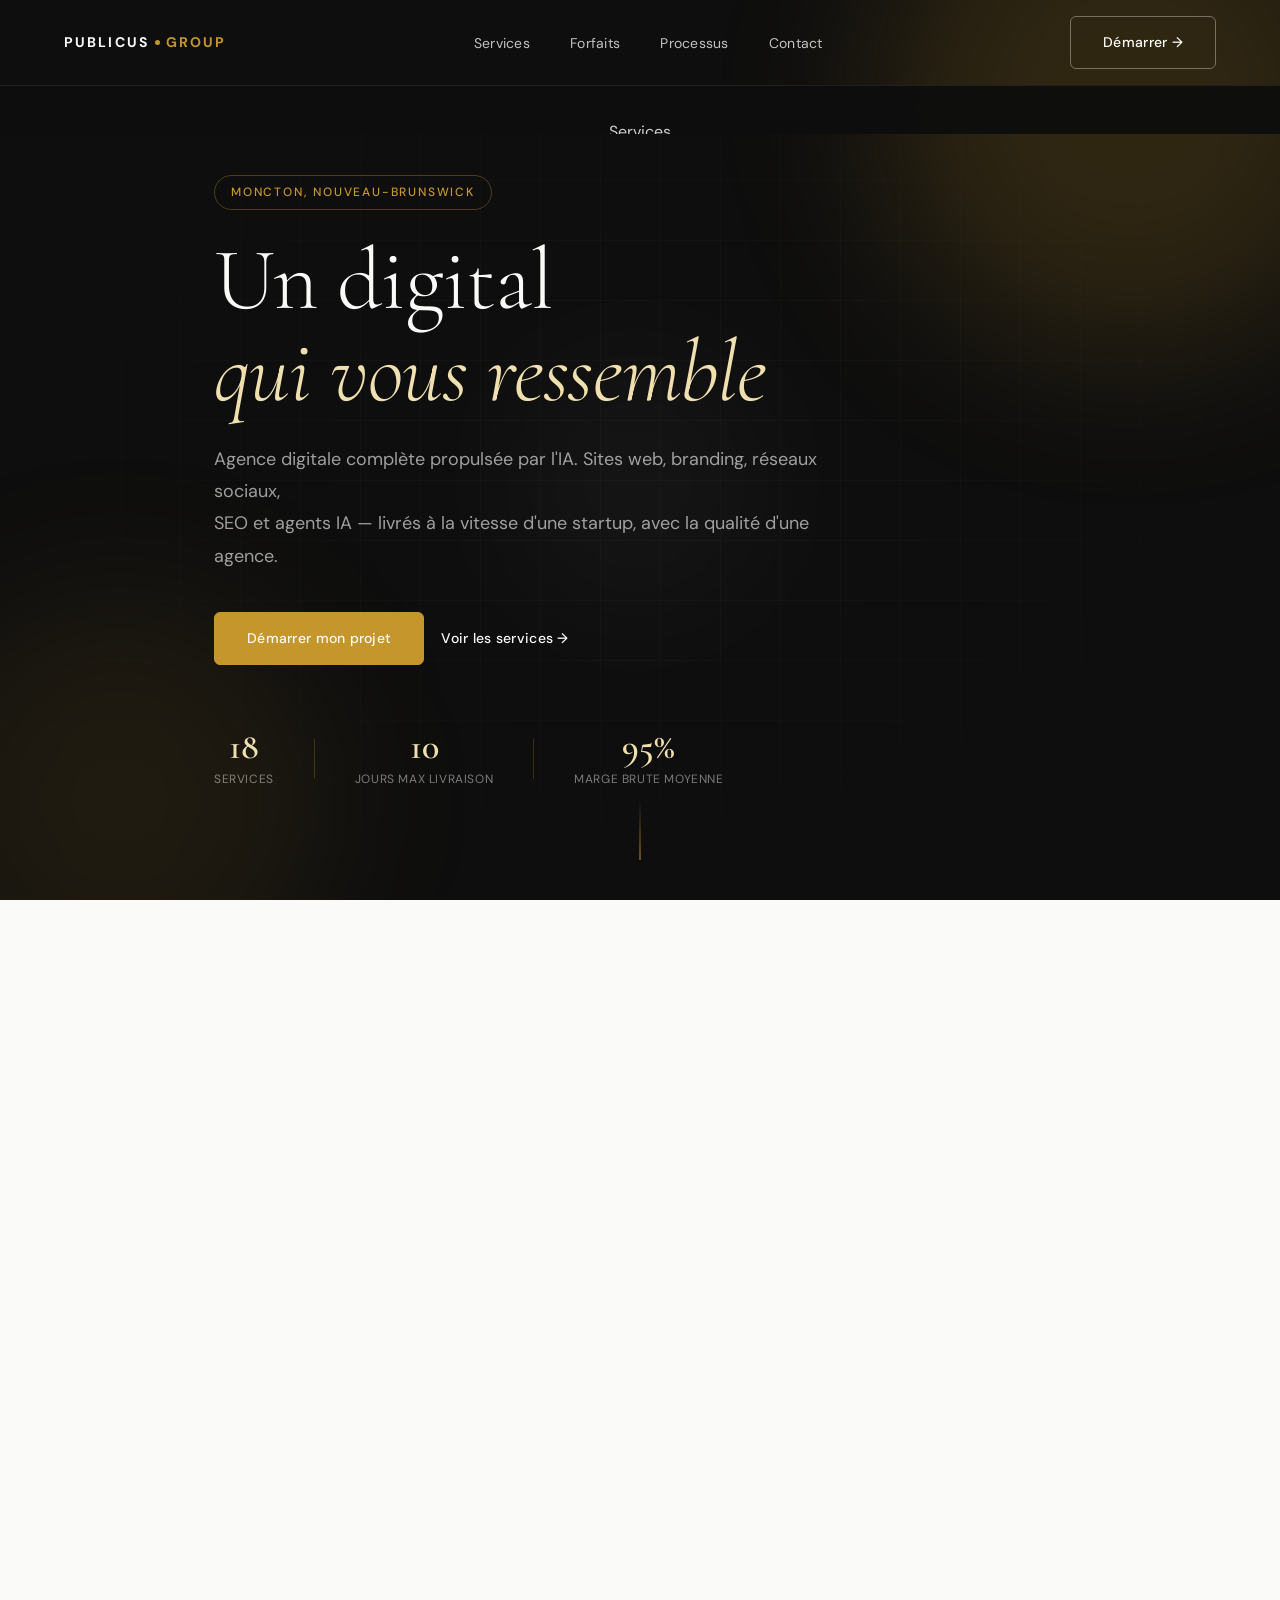
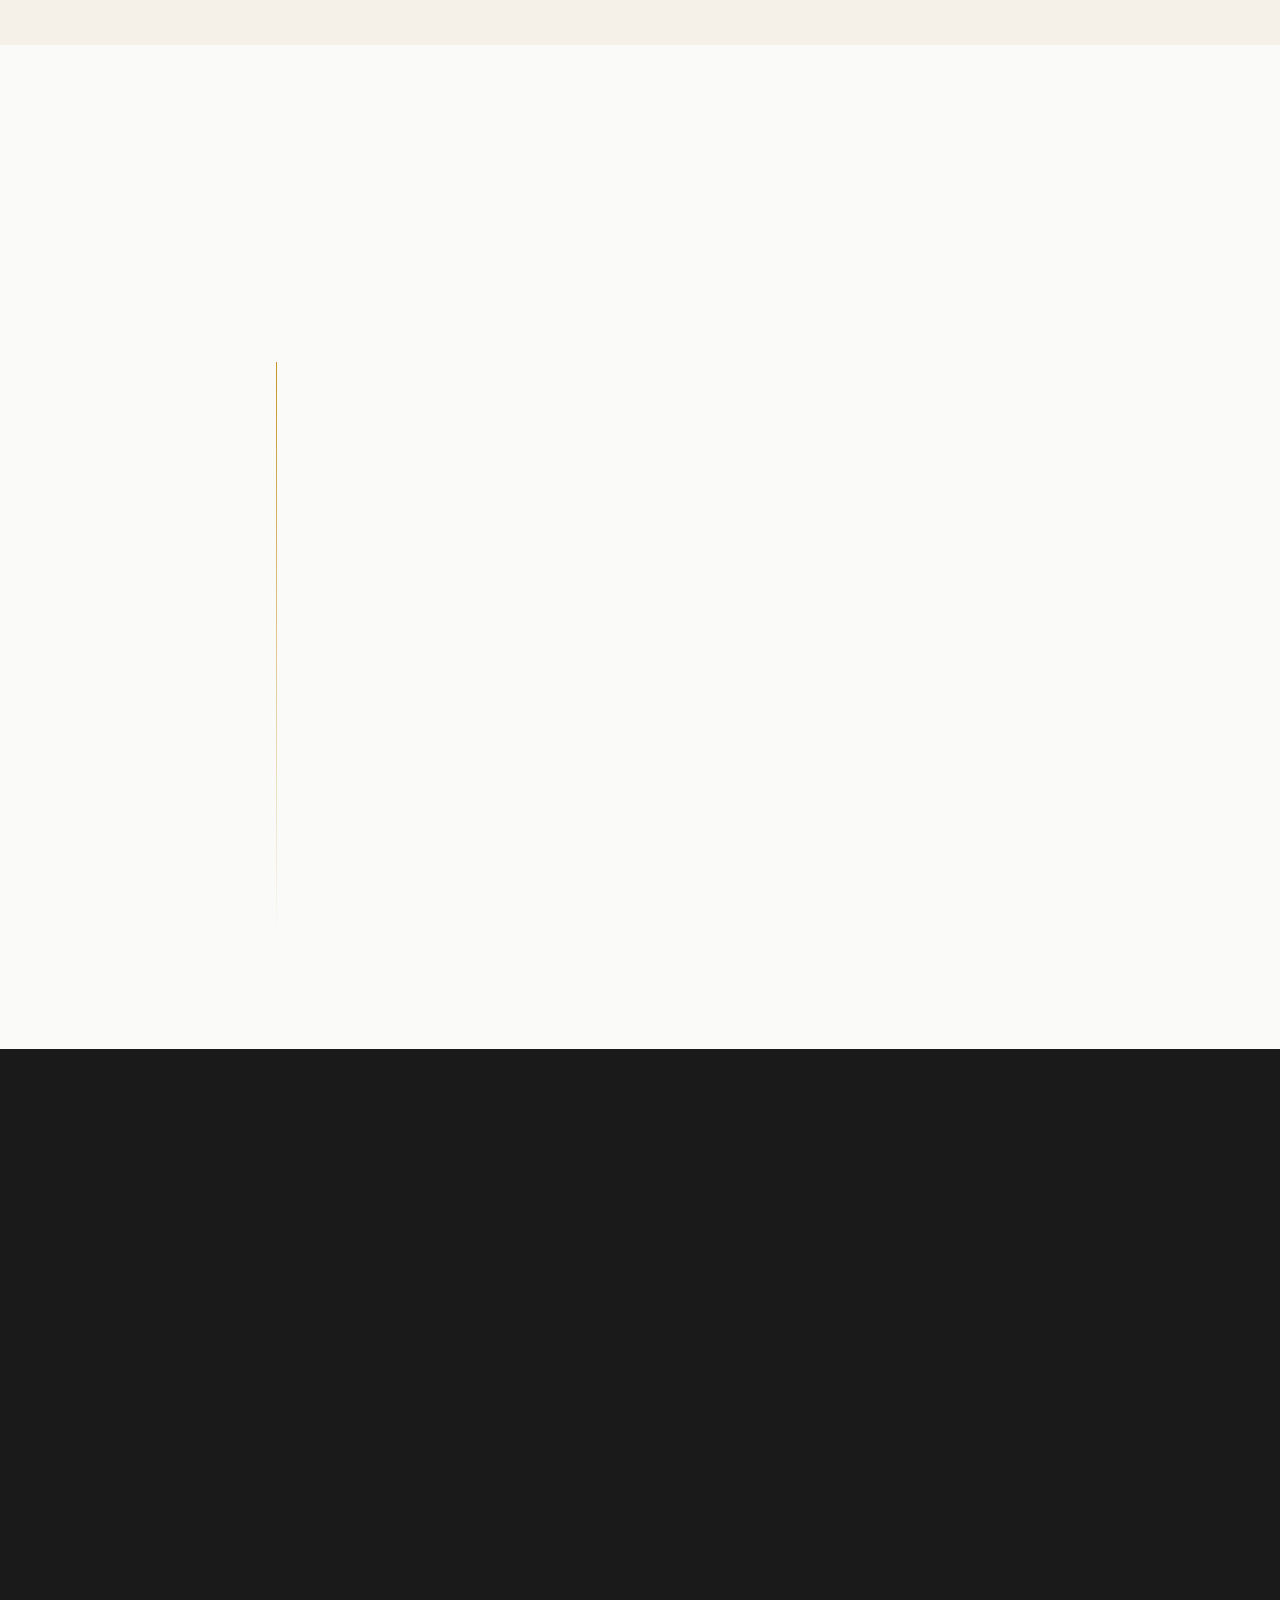
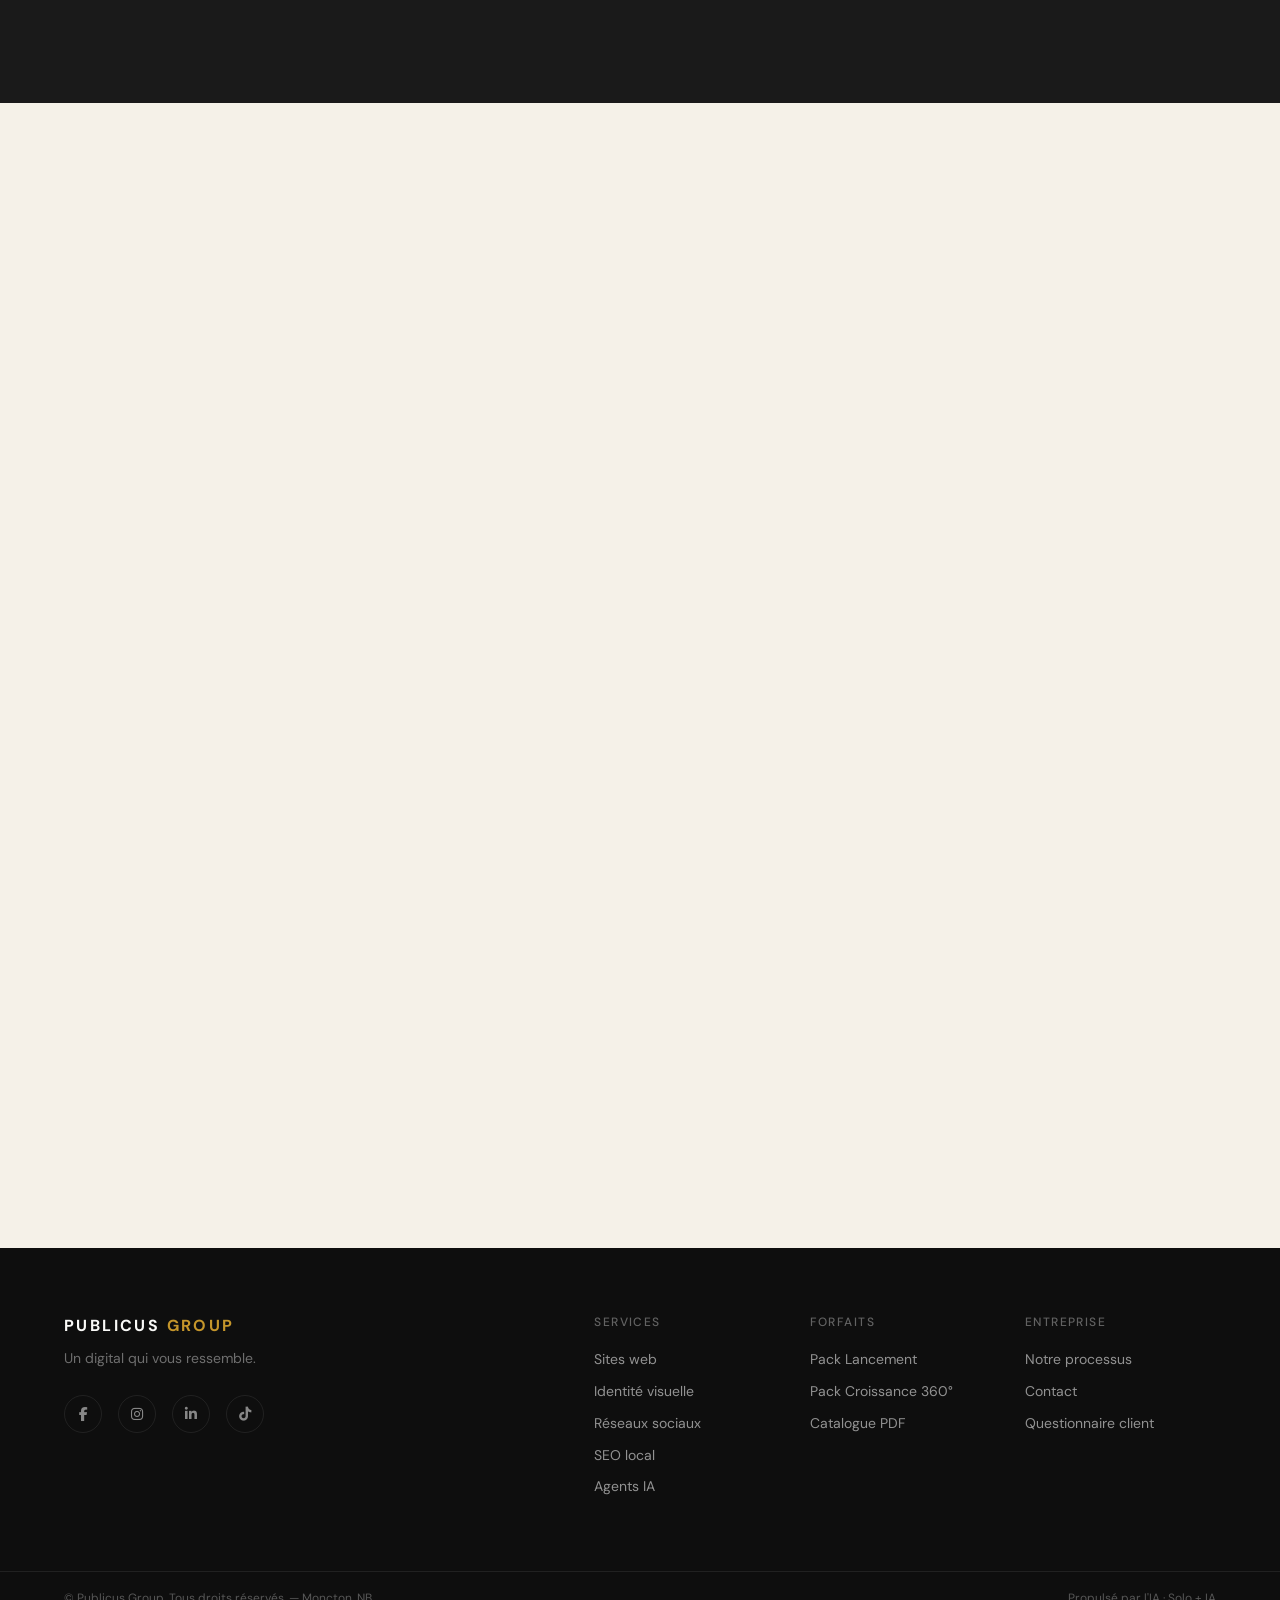
==== index.html @ 0db0f909 "Suppression badges noirs" ====
<!DOCTYPE html>
<html lang="fr">
<head>
  <meta charset="UTF-8" />
  <meta name="viewport" content="width=device-width, initial-scale=1.0" />

  <!-- SEO -->
  <title>Publicus Group — Solutions Digitales Complètes | Moncton, NB</title>
  <meta name="description" content="Publicus Group est votre agence digitale à Moncton, NB. Sites web, identité visuelle, gestion des réseaux sociaux, SEO, agents IA et stratégie marketing." />
  <meta name="keywords" content="agence digitale Moncton, site web Nouveau-Brunswick, marketing digital, SEO local, réseaux sociaux, logo, stratégie marketing" />
  <meta name="author" content="Publicus Group" />
  <meta name="robots" content="index, follow" />

  <!-- Open Graph -->
  <meta property="og:title" content="Publicus Group — Solutions Digitales Complètes" />
  <meta property="og:description" content="Agence digitale à Moncton, NB. Sites web, branding, réseaux sociaux, SEO et agents IA." />
  <meta property="og:type" content="website" />
  <meta property="og:url" content="https://publicusgroup.ca" />
  <meta property="og:image" content="assets/og-image.jpg" />

  <!-- Favicon -->
  <link rel="icon" type="image/png" href="assets/favicon.png" />

  <!-- Fonts -->
  <link rel="preconnect" href="https://fonts.googleapis.com" />
  <link rel="preconnect" href="https://fonts.gstatic.com" crossorigin />
  <link href="https://fonts.googleapis.com/css2?family=Cormorant+Garamond:wght@300;400;600&family=DM+Sans:wght@300;400;500&display=swap" rel="stylesheet" />

  <!-- Icons -->
  <link rel="stylesheet" href="https://cdnjs.cloudflare.com/ajax/libs/font-awesome/6.5.0/css/all.min.css" />

  <!-- Styles -->
  <link rel="stylesheet" href="style.css" />
</head>
<body>

  <!-- ══════════════════════════════════════
       HEADER / NAV
  ══════════════════════════════════════ -->
  <header class="header" id="header" role="banner">
    <nav class="nav" aria-label="Navigation principale">
      <a href="#hero" class="nav__logo" aria-label="Publicus Group — Accueil">
        <span class="nav__logo-text">PUBLICUS</span>
        <span class="nav__logo-dot"></span>
        <span class="nav__logo-sub">GROUP</span>
      </a>

      <ul class="nav__links" role="list">
        <li><a href="#services" class="nav__link" aria-label="Voir nos services">Services</a></li>
        <li><a href="#packs" class="nav__link" aria-label="Voir nos forfaits">Forfaits</a></li>
        <li><a href="#process" class="nav__link" aria-label="Notre processus">Processus</a></li>
        <li><a href="#contact" class="nav__link" aria-label="Nous contacter">Contact</a></li>
      </ul>

      <a href="#contact" class="btn btn--outline nav__cta" aria-label="Démarrer votre projet">
        Démarrer →
      </a>

      <button class="nav__burger" id="navBurger" aria-label="Ouvrir le menu" aria-expanded="false" aria-controls="navLinks">
        <span></span><span></span><span></span>
      </button>
    </nav>

    <!-- Mobile menu -->
    <div class="nav__mobile" id="navLinks" aria-hidden="true">
      <a href="#services" class="nav__mobile-link">Services</a>
      <a href="#packs" class="nav__mobile-link">Forfaits</a>
      <a href="#process" class="nav__mobile-link">Processus</a>
      <a href="#contact" class="nav__mobile-link">Contact</a>
      <a href="#contact" class="btn btn--gold nav__mobile-cta">Démarrer mon projet</a>
    </div>
  </header>

  <main>

    <!-- ══════════════════════════════════════
         HERO
    ══════════════════════════════════════ -->
    <section class="hero" id="hero" aria-labelledby="hero-title">
      <div class="hero__bg" aria-hidden="true">
        <div class="hero__orb hero__orb--1"></div>
        <div class="hero__orb hero__orb--2"></div>
        <div class="hero__orb hero__orb--3"></div>
        <div class="hero__grid"></div>
      </div>

      <div class="container hero__content">
        <div class="hero__badge animate-fade-up">Moncton, Nouveau-Brunswick</div>
        <h1 class="hero__title animate-fade-up" id="hero-title" style="animation-delay:.1s">
          Un digital<br />
          <em>qui vous ressemble</em>
        </h1>
        <p class="hero__sub animate-fade-up" style="animation-delay:.2s">
          Agence digitale complète propulsée par l'IA. Sites web, branding, réseaux sociaux,<br class="desktop-only" />
          SEO et agents IA — livrés à la vitesse d'une startup, avec la qualité d'une agence.
        </p>
        <div class="hero__actions animate-fade-up" style="animation-delay:.3s">
          <a href="#contact" class="btn btn--gold" aria-label="Démarrer votre projet digital">Démarrer mon projet</a>
          <a href="#services" class="btn btn--ghost" aria-label="Découvrir nos services">Voir les services →</a>
        </div>
        <div class="hero__stats animate-fade-up" style="animation-delay:.4s" aria-label="Chiffres clés">
          <div class="hero__stat">
            <span class="hero__stat-num">18</span>
            <span class="hero__stat-label">Services</span>
          </div>
          <div class="hero__stat-divider" aria-hidden="true"></div>
          <div class="hero__stat">
            <span class="hero__stat-num">10</span>
            <span class="hero__stat-label">Jours max livraison</span>
          </div>
          <div class="hero__stat-divider" aria-hidden="true"></div>
          <div class="hero__stat">
            <span class="hero__stat-num">95%</span>
            <span class="hero__stat-label">Marge brute moyenne</span>
          </div>
        </div>
      </div>

      <a href="#services" class="hero__scroll" aria-label="Défiler vers les services">
        <span class="hero__scroll-line"></span>
      </a>
    </section>

    <!-- ══════════════════════════════════════
         SERVICES
    ══════════════════════════════════════ -->
    <section class="section services" id="services" aria-labelledby="services-title">
      <div class="container">
        <div class="section__header reveal">
          
          <h2 class="section__title" id="services-title">5 catégories,<br /><em>18 services</em></h2>
          <p class="section__sub">Du logo au logiciel sur mesure — tout sous un même toit.</p>
        </div>

        <div class="services__grid">

          <article class="service-card reveal" aria-label="Présence digitale">
            <div class="service-card__icon" aria-hidden="true">
              <i class="fa-solid fa-globe"></i>
            </div>
            <h3 class="service-card__title">Présence Digitale</h3>
            <p class="service-card__desc">Sites vitrines, e-commerce, identité visuelle et maintenance. Livrés en 5–10 jours.</p>
            <ul class="service-card__list" role="list">
              <li>Site web vitrine — $1 500–$3 500</li>
              <li>Site e-commerce — $3 500–$8 000</li>
              <li>Identité visuelle — $800–$2 500</li>
            </ul>
            <a href="#contact" class="service-card__cta" aria-label="En savoir plus sur la présence digitale">En savoir plus →</a>
          </article>

          <article class="service-card reveal" style="animation-delay:.1s" aria-label="Marketing et croissance">
            <div class="service-card__icon" aria-hidden="true">
              <i class="fa-solid fa-chart-line"></i>
            </div>
            <h3 class="service-card__title">Marketing & Croissance</h3>
            <p class="service-card__desc">Stratégie neuro-marketing, gestion RS, publicité payante et SEO local.</p>
            <ul class="service-card__list" role="list">
              <li>Stratégie 90 jours — $1 500–$4 000</li>
              <li>Gestion réseaux sociaux — $600–$1 800/mois</li>
              <li>SEO & Google Business — $400–$1 000/mois</li>
            </ul>
            <a href="#contact" class="service-card__cta" aria-label="En savoir plus sur le marketing">En savoir plus →</a>
          </article>

          <article class="service-card reveal" style="animation-delay:.2s" aria-label="Contenu vidéo">
            <div class="service-card__icon" aria-hidden="true">
              <i class="fa-solid fa-film"></i>
            </div>
            <h3 class="service-card__title">Contenu Vidéo</h3>
            <p class="service-card__desc">Reels, vidéos promo, sous-titres automatiques, formats multi-plateformes.</p>
            <ul class="service-card__list" role="list">
              <li>Montage vidéo — $300–$1 200/vidéo</li>
              <li>Campagnes pub Meta/Google</li>
              <li>Formats Reels 30–90 secondes</li>
            </ul>
            <a href="#contact" class="service-card__cta" aria-label="En savoir plus sur la vidéo">En savoir plus →</a>
          </article>

          <article class="service-card reveal" style="animation-delay:.3s" aria-label="Tech et logiciels">
            <div class="service-card__icon" aria-hidden="true">
              <i class="fa-solid fa-code"></i>
            </div>
            <h3 class="service-card__title">Tech & Logiciels</h3>
            <p class="service-card__desc">Applications web sur mesure, logiciels de gestion stocks et RH.</p>
            <ul class="service-card__list" role="list">
              <li>Application web — $4 000–$15 000</li>
              <li>Gestion stocks — $3 000–$7 000</li>
              <li>Logiciel RH — $3 500–$8 000</li>
            </ul>
            <a href="#contact" class="service-card__cta" aria-label="En savoir plus sur la tech">En savoir plus →</a>
          </article>

          <article class="service-card reveal" style="animation-delay:.4s" aria-label="Agents IA">
            <div class="service-card__icon" aria-hidden="true">
              <i class="fa-solid fa-robot"></i>
            </div>
            <h3 class="service-card__title">Agents IA</h3>
            <p class="service-card__desc">Réceptionniste, prise de commandes, service client et RH — automatisés 24/7.</p>
            <ul class="service-card__list" role="list">
              <li>Agent réceptionniste — $500 setup</li>
              <li>Agent commandes — $800 setup</li>
              <li>Agent RH — $1 200 setup</li>
            </ul>
            <a href="#contact" class="service-card__cta" aria-label="En savoir plus sur les agents IA">En savoir plus →</a>
          </article>

          <!-- CTA Card -->
          <article class="service-card service-card--cta reveal" style="animation-delay:.5s" aria-label="Voir le catalogue complet">
            <i class="fa-solid fa-arrow-right service-card__cta-icon" aria-hidden="true"></i>
            <h3 class="service-card__title">Catalogue complet</h3>
            <p class="service-card__desc">18 services détaillés avec tarifs, délais et garanties. Téléchargez-le gratuitement.</p>
            <a href="assets/catalogue.pdf" class="btn btn--gold" aria-label="Télécharger le catalogue de services" download>
              Télécharger le catalogue
            </a>
          </article>

        </div>
      </div>
    </section>

    <!-- ══════════════════════════════════════
         PACKS
    ══════════════════════════════════════ -->
    <section class="section packs" id="packs" aria-labelledby="packs-title">
      <div class="container">
        <div class="section__header reveal">
          
          <h2 class="section__title" id="packs-title">Tout inclus,<br /><em>dès le départ</em></h2>
          <p class="section__sub">Deux forfaits conçus pour chaque phase de votre croissance.</p>
        </div>

        <div class="packs__grid">

          <article class="pack-card reveal" aria-labelledby="pack-launch-title">
            <div class="pack-card__badge">Idéal pour démarrer</div>
            <h3 class="pack-card__title" id="pack-launch-title">Pack Lancement</h3>
            <div class="pack-card__price">
              <span class="pack-card__price-from">à partir de</span>
              <span class="pack-card__price-num">$3 500</span>
              <span class="pack-card__price-type">projet unique</span>
            </div>
            <ul class="pack-card__list" role="list">
              <li><i class="fa-solid fa-check" aria-hidden="true"></i> Logo professionnel (3 concepts)</li>
              <li><i class="fa-solid fa-check" aria-hidden="true"></i> Site vitrine 5–8 pages + SEO</li>
              <li><i class="fa-solid fa-check" aria-hidden="true"></i> Fiche Google Business optimisée</li>
              <li><i class="fa-solid fa-check" aria-hidden="true"></i> 12 publications réseaux sociaux</li>
              <li><i class="fa-solid fa-check" aria-hidden="true"></i> Stratégie marketing 90 jours</li>
              <li><i class="fa-solid fa-check" aria-hidden="true"></i> Livraison en 10 jours ouvrables</li>
              <li><i class="fa-solid fa-check" aria-hidden="true"></i> Support 30 jours après livraison</li>
            </ul>
            <a href="#contact" class="btn btn--gold" aria-label="Choisir le Pack Lancement">Choisir ce pack</a>
          </article>

          <article class="pack-card pack-card--featured reveal" style="animation-delay:.15s" aria-labelledby="pack-growth-title">
            <div class="pack-card__badge pack-card__badge--gold">Croissance continue</div>
            <h3 class="pack-card__title" id="pack-growth-title">Pack Croissance 360°</h3>
            <div class="pack-card__price">
              <span class="pack-card__price-from">à partir de</span>
              <span class="pack-card__price-num">$2 500</span>
              <span class="pack-card__price-type">/ mois</span>
            </div>
            <ul class="pack-card__list" role="list">
              <li><i class="fa-solid fa-check" aria-hidden="true"></i> Gestion RS — 12–20 posts/mois</li>
              <li><i class="fa-solid fa-check" aria-hidden="true"></i> SEO local continu</li>
              <li><i class="fa-solid fa-check" aria-hidden="true"></i> Campagnes Meta/Google Ads</li>
              <li><i class="fa-solid fa-check" aria-hidden="true"></i> 2 vidéos/mois</li>
              <li><i class="fa-solid fa-check" aria-hidden="true"></i> Rapport stratégique mensuel</li>
              <li><i class="fa-solid fa-check" aria-hidden="true"></i> Optimisation IA continue</li>
              <li><i class="fa-solid fa-check" aria-hidden="true"></i> Gestionnaire dédié</li>
            </ul>
            <a href="#contact" class="btn btn--dark" aria-label="Choisir le Pack Croissance 360°">Choisir ce pack</a>
          </article>

        </div>
      </div>
    </section>

    <!-- ══════════════════════════════════════
         PROCESSUS
    ══════════════════════════════════════ -->
    <section class="section process" id="process" aria-labelledby="process-title">
      <div class="container">
        <div class="section__header reveal">
          
          <h2 class="section__title" id="process-title">Simple,<br /><em>rapide, efficace</em></h2>
        </div>

        <div class="process__steps">
          <div class="process__step reveal" aria-label="Étape 1 : Appel de démarrage">
            <div class="process__step-num" aria-hidden="true">01</div>
            <div class="process__step-content">
              <h3 class="process__step-title">Appel de démarrage</h3>
              <p class="process__step-desc">Sous 24h après votre commande. On définit ensemble vos objectifs, votre style et votre vision.</p>
            </div>
          </div>
          <div class="process__step reveal" style="animation-delay:.1s" aria-label="Étape 2 : Production IA + expertise">
            <div class="process__step-num" aria-hidden="true">02</div>
            <div class="process__step-content">
              <h3 class="process__step-title">Production IA + expertise</h3>
              <p class="process__step-desc">Notre stack IA (Cursor, Midjourney, GPT-4, Claude) accélère la production sans compromis sur la qualité.</p>
            </div>
          </div>
          <div class="process__step reveal" style="animation-delay:.2s" aria-label="Étape 3 : Livraison et révision">
            <div class="process__step-num" aria-hidden="true">03</div>
            <div class="process__step-content">
              <h3 class="process__step-title">Livraison & révision</h3>
              <p class="process__step-desc">Livraison en 10 jours. Si le premier rendu ne vous convient pas, une révision complète est offerte.</p>
            </div>
          </div>
          <div class="process__step reveal" style="animation-delay:.3s" aria-label="Étape 4 : Suivi et croissance">
            <div class="process__step-num" aria-hidden="true">04</div>
            <div class="process__step-content">
              <h3 class="process__step-title">Suivi & croissance</h3>
              <p class="process__step-desc">30 jours de support inclus. Options de maintenance mensuelle pour continuer à grandir.</p>
            </div>
          </div>
        </div>
      </div>
    </section>

    <!-- ══════════════════════════════════════
         TESTIMONIAL
    ══════════════════════════════════════ -->
    <section class="section testimonial" id="testimonial" aria-labelledby="testimonial-title">
      <div class="container">
        <div class="testimonial__card reveal" aria-label="Témoignage client">
          <div class="testimonial__quote" aria-hidden="true">"</div>
          <blockquote class="testimonial__text" id="testimonial-title">
            J'avais zéro présence en ligne. En 10 jours, j'avais un site, un logo et mes premières publications. Mes clients me trouvent maintenant sur Google.
          </blockquote>
          <cite class="testimonial__author">— Cliente satisfaite, Moncton NB</cite>
        </div>
      </div>
    </section>

    <!-- ══════════════════════════════════════
         CONTACT
    ══════════════════════════════════════ -->
    <section class="section contact" id="contact" aria-labelledby="contact-title">
      <div class="container">
        <div class="section__header reveal">
          
          <h2 class="section__title" id="contact-title">Prêt à démarrer<br /><em>votre projet ?</em></h2>
          <p class="section__sub">Répondez à notre questionnaire en ligne ou envoyez-nous un message direct.</p>
        </div>

        <div class="contact__wrap">

          <div class="contact__info reveal">
            <div class="contact__item">
              <i class="fa-solid fa-location-dot" aria-hidden="true"></i>
              <div>
                <strong>Localisation</strong>
                <span>Moncton, Nouveau-Brunswick, Canada</span>
              </div>
            </div>
            <div class="contact__item">
              <i class="fa-solid fa-phone" aria-hidden="true"></i>
              <div>
                <strong>Téléphone</strong>
                <a href="tel:+15816883346" aria-label="Appeler Publicus Group">+1 (581) 688-3346</a>
              </div>
            </div>
            <div class="contact__item">
              <i class="fa-solid fa-envelope" aria-hidden="true"></i>
              <div>
                <strong>Courriel</strong>
                <a href="mailto:info@publicusgroup.ca" aria-label="Envoyer un courriel à Publicus Group">info@publicusgroup.ca</a>
              </div>
            </div>
            <div class="contact__item">
              <i class="fa-solid fa-clock" aria-hidden="true"></i>
              <div>
                <strong>Réponse garantie</strong>
                <span>Sous 24 heures ouvrables</span>
              </div>
            </div>

            <a href="https://quibara.github.io/publicus-questionnaire" class="btn btn--gold contact__questionnaire" aria-label="Remplir le questionnaire client en ligne" target="_blank" rel="noopener">
              <i class="fa-solid fa-clipboard-list" aria-hidden="true"></i>
              Remplir le questionnaire client
            </a>
          </div>

          <form class="contact__form reveal" id="contactForm" aria-label="Formulaire de contact" novalidate>
            <div class="form__group">
              <label for="contactName">Nom complet <span aria-hidden="true">*</span></label>
              <input type="text" id="contactName" name="name" placeholder="Votre nom" required aria-required="true" autocomplete="name" />
              <span class="form__error" id="nameError" role="alert" aria-live="polite"></span>
            </div>
            <div class="form__group">
              <label for="contactEmail">Courriel <span aria-hidden="true">*</span></label>
              <input type="email" id="contactEmail" name="email" placeholder="vous@email.com" required aria-required="true" autocomplete="email" />
              <span class="form__error" id="emailError" role="alert" aria-live="polite"></span>
            </div>
            <div class="form__group">
              <label for="contactService">Service souhaité</label>
              <select id="contactService" name="service" aria-label="Choisir un service">
                <option value="">— Choisissez un service —</option>
                <option>Pack Lancement ($3 500–$6 500)</option>
                <option>Pack Croissance 360° ($2 500+/mois)</option>
                <option>Site web vitrine</option>
                <option>Site e-commerce</option>
                <option>Identité visuelle</option>
                <option>Gestion réseaux sociaux</option>
                <option>Stratégie marketing</option>
                <option>Agent IA</option>
                <option>Autre</option>
              </select>
            </div>
            <div class="form__group">
              <label for="contactMessage">Message <span aria-hidden="true">*</span></label>
              <textarea id="contactMessage" name="message" rows="4" placeholder="Parlez-nous de votre projet..." required aria-required="true"></textarea>
              <span class="form__error" id="messageError" role="alert" aria-live="polite"></span>
            </div>
            <button type="submit" class="btn btn--gold form__submit" aria-label="Envoyer le message">
              <span class="btn__text">Envoyer le message</span>
              <span class="btn__loader" aria-hidden="true"></span>
            </button>
            <p class="form__success" id="formSuccess" role="status" aria-live="polite"></p>
          </form>

        </div>
      </div>
    </section>

  </main>

  <!-- ══════════════════════════════════════
       FOOTER
  ══════════════════════════════════════ -->
  <footer class="footer" role="contentinfo">
    <div class="container footer__inner">
      <div class="footer__brand">
        <span class="footer__logo">PUBLICUS <span>GROUP</span></span>
        <p class="footer__tagline">Un digital qui vous ressemble.</p>
        <div class="footer__social" aria-label="Réseaux sociaux de Publicus Group">
          <a href="https://facebook.com" class="footer__social-link" aria-label="Facebook de Publicus Group" target="_blank" rel="noopener noreferrer">
            <i class="fa-brands fa-facebook-f" aria-hidden="true"></i>
          </a>
          <a href="https://instagram.com" class="footer__social-link" aria-label="Instagram de Publicus Group" target="_blank" rel="noopener noreferrer">
            <i class="fa-brands fa-instagram" aria-hidden="true"></i>
          </a>
          <a href="https://linkedin.com" class="footer__social-link" aria-label="LinkedIn de Publicus Group" target="_blank" rel="noopener noreferrer">
            <i class="fa-brands fa-linkedin-in" aria-hidden="true"></i>
          </a>
          <a href="https://tiktok.com" class="footer__social-link" aria-label="TikTok de Publicus Group" target="_blank" rel="noopener noreferrer">
            <i class="fa-brands fa-tiktok" aria-hidden="true"></i>
          </a>
        </div>
      </div>

      <nav class="footer__nav" aria-label="Navigation du pied de page">
        <div class="footer__col">
          <h4>Services</h4>
          <a href="#services">Sites web</a>
          <a href="#services">Identité visuelle</a>
          <a href="#services">Réseaux sociaux</a>
          <a href="#services">SEO local</a>
          <a href="#services">Agents IA</a>
        </div>
        <div class="footer__col">
          <h4>Forfaits</h4>
          <a href="#packs">Pack Lancement</a>
          <a href="#packs">Pack Croissance 360°</a>
          <a href="assets/catalogue.pdf" download>Catalogue PDF</a>
        </div>
        <div class="footer__col">
          <h4>Entreprise</h4>
          <a href="#process">Notre processus</a>
          <a href="#contact">Contact</a>
          <a href="https://quibara.github.io/publicus-questionnaire" target="_blank" rel="noopener">Questionnaire client</a>
        </div>
      </nav>
    </div>

    <div class="footer__bottom">
      <div class="container">
        <p>&copy; <span id="year"></span> Publicus Group. Tous droits réservés. — Moncton, NB</p>
        <p>Propulsé par l'IA · Solo + IA</p>
      </div>
    </div>
  </footer>

  <script src="script.js"></script>
</body>
</html>
---- style.css ----
/* ═══════════════════════════════════════════════════
   PUBLICUS GROUP — style.css
   Design : Luxe éditorial · Or / Noir / Crème
   Police : Cormorant Garamond (display) + DM Sans (body)
═══════════════════════════════════════════════════ */

/* ── VARIABLES ROOT ─────────────────────────────── */
:root {
  /* Couleurs */
  --gold:         #C5962B;
  --gold-light:   #F0E0B0;
  --gold-dark:    #7B5E10;
  --gold-bg:      #F9F4E8;
  --black:        #0E0E0E;
  --dark:         #1A1A1A;
  --dark-2:       #242424;
  --white:        #FAFAF8;
  --cream:        #F5F1E8;
  --gray:         #6B6B6B;
  --gray-light:   #E8E4DC;
  --border:       rgba(197, 150, 43, 0.2);
  --border-dark:  rgba(255,255,255,0.08);

  /* Typographie */
  --font-display: 'Cormorant Garamond', Georgia, serif;
  --font-body:    'DM Sans', -apple-system, sans-serif;

  /* Tailles */
  --text-xs:   0.75rem;
  --text-sm:   0.875rem;
  --text-base: 1rem;
  --text-lg:   1.125rem;
  --text-xl:   1.375rem;
  --text-2xl:  1.75rem;
  --text-3xl:  2.25rem;
  --text-4xl:  3rem;
  --text-5xl:  4rem;
  --text-6xl:  5.5rem;

  /* Espacements */
  --space-xs:  0.5rem;
  --space-sm:  1rem;
  --space-md:  1.5rem;
  --space-lg:  2.5rem;
  --space-xl:  4rem;
  --space-2xl: 7rem;

  /* Transitions */
  --transition-fast:   0.15s ease;
  --transition-base:   0.3s ease;
  --transition-slow:   0.6s cubic-bezier(0.16, 1, 0.3, 1);

  /* Radius */
  --radius-sm:  6px;
  --radius-md:  12px;
  --radius-lg:  20px;
  --radius-xl:  32px;

  /* Ombres */
  --shadow-sm:  0 2px 8px rgba(0,0,0,0.08);
  --shadow-md:  0 8px 32px rgba(0,0,0,0.12);
  --shadow-lg:  0 24px 64px rgba(0,0,0,0.16);
  --shadow-gold: 0 8px 32px rgba(197,150,43,0.25);
}

/* ── RESET & BASE ───────────────────────────────── */
*, *::before, *::after { box-sizing: border-box; margin: 0; padding: 0; }

html {
  scroll-behavior: smooth;
  font-size: 16px;
  -webkit-text-size-adjust: 100%;
}

body {
  font-family: var(--font-body);
  background: var(--white);
  color: var(--dark);
  line-height: 1.7;
  overflow-x: hidden;
}

img { max-width: 100%; display: block; }
a  { text-decoration: none; color: inherit; }
ul { list-style: none; }
button { font-family: var(--font-body); cursor: pointer; border: none; background: none; }

/* Focus visible pour accessibilité */
:focus-visible {
  outline: 2px solid var(--gold);
  outline-offset: 3px;
  border-radius: 3px;
}

/* ── SCROLL OFFSET (compense le header fixe 80px) ── */
section[id] { scroll-margin-top: 0px; }

/* ── CONTAINER ──────────────────────────────────── */
.container {
  width: 100%;
  max-width: 1200px;
  margin: 0 auto;
  padding: 0 var(--space-md);
}

/* ── UTILITAIRES ────────────────────────────────── */
.desktop-only { display: none; }
@media (min-width: 1024px) { .desktop-only { display: inline; } }

/* ═══════════════════════════════════════════════════
   BOUTONS
═══════════════════════════════════════════════════ */
.btn {
  display: inline-flex;
  align-items: center;
  gap: var(--space-xs);
  padding: 0.85rem 2rem;
  border-radius: var(--radius-sm);
  font-family: var(--font-body);
  font-size: var(--text-sm);
  font-weight: 500;
  letter-spacing: 0.02em;
  transition: all var(--transition-base);
  cursor: pointer;
  white-space: nowrap;
}

.btn--gold {
  background: var(--gold);
  color: var(--white);
  border: 1.5px solid var(--gold);
}
.btn--gold:hover {
  background: var(--gold-dark);
  border-color: var(--gold-dark);
  transform: translateY(-2px);
  box-shadow: var(--shadow-gold);
}

.btn--outline {
  background: transparent;
  color: var(--white);
  border: 1.5px solid rgba(255,255,255,0.35);
}
.btn--outline:hover {
  background: rgba(255,255,255,0.1);
  border-color: rgba(255,255,255,0.6);
}

.btn--ghost {
  background: transparent;
  color: var(--white);
  border: 1.5px solid transparent;
  padding-left: 0;
}
.btn--ghost:hover { color: var(--gold-light); }

.btn--dark {
  background: var(--dark);
  color: var(--white);
  border: 1.5px solid var(--dark);
}
.btn--dark:hover {
  background: var(--black);
  transform: translateY(-2px);
  box-shadow: var(--shadow-md);
}

/* ═══════════════════════════════════════════════════
   ANIMATIONS D'ENTRÉE
═══════════════════════════════════════════════════ */
@keyframes fadeUp {
  from { opacity: 0; transform: translateY(28px); }
  to   { opacity: 1; transform: translateY(0); }
}

@keyframes fadeIn {
  from { opacity: 0; }
  to   { opacity: 1; }
}

@keyframes orbFloat {
  0%, 100% { transform: translate(0, 0) scale(1); }
  33%       { transform: translate(30px, -20px) scale(1.05); }
  66%       { transform: translate(-20px, 15px) scale(0.97); }
}

@keyframes gradientShift {
  0%   { background-position: 0% 50%; }
  50%  { background-position: 100% 50%; }
  100% { background-position: 0% 50%; }
}

@keyframes scrollBounce {
  0%, 100% { transform: translateY(0); opacity: 1; }
  50%       { transform: translateY(10px); opacity: 0.4; }
}

@keyframes spin {
  to { transform: rotate(360deg); }
}

/* Classes déclenchées au scroll (via JS) */
.reveal {
  opacity: 0;
  transform: translateY(32px);
  transition: opacity 0.7s cubic-bezier(0.16,1,0.3,1),
              transform 0.7s cubic-bezier(0.16,1,0.3,1);
}
.reveal.visible {
  opacity: 1;
  transform: translateY(0);
}

/* Classes d'animation au chargement de la page */
.animate-fade-up {
  opacity: 0;
  animation: fadeUp 0.8s cubic-bezier(0.16,1,0.3,1) forwards;
}

/* ═══════════════════════════════════════════════════
   HEADER / NAV
═══════════════════════════════════════════════════ */
.header {
  position: fixed;
  top: 0;
  left: 0;
  right: 0;
  z-index: 100;
  transition: all var(--transition-base);
}

/* État scrollé : glassmorphism */
.header.scrolled {
  background: rgba(14, 14, 14, 0.85);
  backdrop-filter: blur(20px);
  -webkit-backdrop-filter: blur(20px);
  border-bottom: 1px solid var(--border-dark);
  box-shadow: 0 4px 32px rgba(0,0,0,0.3);
}

.nav {
  display: flex;
  align-items: center;
  justify-content: space-between;
  padding: 1rem var(--space-md);
  max-width: 1200px;
  margin: 0 auto;
}

/* Logo */
.nav__logo {
  display: flex;
  align-items: center;
  gap: 6px;
  font-family: var(--font-body);
  font-weight: 700;
  font-size: var(--text-sm);
  letter-spacing: 0.15em;
  color: var(--white);
  transition: opacity var(--transition-fast);
}
.nav__logo:hover { opacity: 0.8; }
.nav__logo-dot {
  width: 5px;
  height: 5px;
  border-radius: 50%;
  background: var(--gold);
}
.nav__logo-sub { color: var(--gold); }

/* Liens nav */
.nav__links {
  display: none;
  align-items: center;
  gap: var(--space-lg);
}
@media (min-width: 768px) { .nav__links { display: flex; } }

.nav__link {
  font-size: var(--text-sm);
  color: rgba(255,255,255,0.75);
  font-weight: 400;
  letter-spacing: 0.02em;
  transition: color var(--transition-fast);
  position: relative;
}
.nav__link::after {
  content: '';
  position: absolute;
  bottom: -4px;
  left: 0;
  width: 0;
  height: 1px;
  background: var(--gold);
  transition: width var(--transition-base);
}
.nav__link:hover { color: var(--white); }
.nav__link:hover::after { width: 100%; }

.nav__cta { display: none; }
@media (min-width: 768px) { .nav__cta { display: inline-flex; } }

/* Burger */
.nav__burger {
  display: flex;
  flex-direction: column;
  gap: 5px;
  padding: 4px;
  cursor: pointer;
}
@media (min-width: 768px) { .nav__burger { display: none; } }

.nav__burger span {
  display: block;
  width: 22px;
  height: 1.5px;
  background: var(--white);
  transition: all var(--transition-base);
  transform-origin: center;
}
.nav__burger.open span:nth-child(1) { transform: rotate(45deg) translate(4px, 4px); }
.nav__burger.open span:nth-child(2) { opacity: 0; }
.nav__burger.open span:nth-child(3) { transform: rotate(-45deg) translate(4px, -4px); }

/* Menu mobile */
.nav__mobile {
  display: flex;
  flex-direction: column;
  align-items: center;
  gap: var(--space-sm);
  padding: var(--space-md);
  background: rgba(14,14,14,0.97);
  backdrop-filter: blur(20px);
  border-top: 1px solid var(--border-dark);
  max-height: 0;
  overflow: hidden;
  transition: max-height 0.4s cubic-bezier(0.16,1,0.3,1),
              padding 0.4s ease;
}
.nav__mobile.open {
  max-height: 400px;
  padding: var(--space-md);
}
.nav__mobile-link {
  font-size: var(--text-base);
  color: rgba(255,255,255,0.8);
  padding: 0.5rem 0;
  width: 100%;
  text-align: center;
  transition: color var(--transition-fast);
}
.nav__mobile-link:hover { color: var(--gold); }
.nav__mobile-cta { margin-top: var(--space-xs); width: 100%; justify-content: center; }

/* ═══════════════════════════════════════════════════
   HERO
═══════════════════════════════════════════════════ */
.hero {
  position: relative;
  min-height: 100vh;
  height: 100vh;
  display: flex;
  align-items: center;
  background: var(--black);
  overflow: hidden;
}

/* Background animé */
.hero__bg {
  position: absolute;
  inset: 0;
  pointer-events: none;
}

.hero__orb {
  position: absolute;
  border-radius: 50%;
  filter: blur(80px);
}
.hero__orb--1 {
  width: 500px; height: 500px;
  background: rgba(197,150,43,0.18);
  top: -150px; right: -100px;
  animation: orbFloat 12s ease-in-out infinite;
}
.hero__orb--2 {
  width: 400px; height: 400px;
  background: rgba(197,150,43,0.1);
  bottom: -100px; left: -80px;
  animation: orbFloat 16s ease-in-out infinite reverse;
}
.hero__orb--3 {
  width: 250px; height: 250px;
  background: rgba(255,255,255,0.04);
  top: 40%; left: 40%;
  animation: orbFloat 20s ease-in-out infinite;
}

/* Grille décorative */
.hero__grid {
  position: absolute;
  inset: 0;
  background-image:
    linear-gradient(rgba(197,150,43,0.04) 1px, transparent 1px),
    linear-gradient(90deg, rgba(197,150,43,0.04) 1px, transparent 1px);
  background-size: 60px 60px;
  mask-image: radial-gradient(ellipse at center, black 30%, transparent 80%);
}

.hero__content {
  position: relative;
  z-index: 1;
  padding-top: 10rem;
  padding-bottom: 6rem;
  max-width: 900px;
}

.hero__badge {
  display: inline-block;
  font-family: var(--font-body);
  font-size: var(--text-xs);
  font-weight: 500;
  letter-spacing: 0.15em;
  text-transform: uppercase;
  color: var(--gold);
  border: 1px solid rgba(197,150,43,0.35);
  padding: 0.4rem 1rem;
  border-radius: 20px;
  margin-bottom: var(--space-md);
}

.hero__title {
  font-family: var(--font-display);
  font-size: clamp(var(--text-4xl), 8vw, var(--text-6xl));
  font-weight: 300;
  line-height: 1.05;
  color: var(--white);
  letter-spacing: -0.01em;
  margin-bottom: var(--space-md);
}
.hero__title em {
  font-style: italic;
  color: var(--gold-light);
}

.hero__sub {
  font-size: var(--text-lg);
  color: rgba(255,255,255,0.6);
  max-width: 620px;
  line-height: 1.8;
  margin-bottom: var(--space-lg);
}

.hero__actions {
  display: flex;
  flex-wrap: wrap;
  gap: var(--space-sm);
  margin-bottom: var(--space-xl);
}

/* Stats hero */
.hero__stats {
  display: flex;
  align-items: center;
  gap: var(--space-lg);
  flex-wrap: wrap;
}
.hero__stat { text-align: center; }
.hero__stat-num {
  display: block;
  font-family: var(--font-display);
  font-size: var(--text-3xl);
  font-weight: 600;
  color: var(--gold-light);
  line-height: 1;
}
.hero__stat-label {
  display: block;
  font-size: var(--text-xs);
  color: rgba(255,255,255,0.45);
  letter-spacing: 0.05em;
  text-transform: uppercase;
  margin-top: 4px;
}
.hero__stat-divider {
  width: 1px;
  height: 40px;
  background: rgba(197,150,43,0.25);
}

/* Scroll indicator */
.hero__scroll {
  position: absolute;
  bottom: 2.5rem;
  left: 50%;
  transform: translateX(-50%);
  display: flex;
  flex-direction: column;
  align-items: center;
}
.hero__scroll-line {
  display: block;
  width: 1px;
  height: 60px;
  background: linear-gradient(to bottom, transparent, var(--gold));
  animation: scrollBounce 2s ease-in-out infinite;
}

/* ═══════════════════════════════════════════════════
   SECTIONS COMMUNES
═══════════════════════════════════════════════════ */
.section { padding: var(--space-2xl) 0; }

.section__header {
  text-align: center;
  max-width: 680px;
  margin: 0 auto var(--space-xl);
  background: transparent;
}
.section__badge {
  display: none;
}
.section__title {
  font-family: var(--font-display);
  font-size: clamp(var(--text-3xl), 5vw, var(--text-5xl));
  font-weight: 300;
  line-height: 1.1;
  color: var(--dark);
  margin-bottom: var(--space-sm);
}
.section__title em {
  font-style: italic;
  color: var(--gold-dark);
}
.section__sub {
  font-size: var(--text-base);
  color: var(--gray);
  line-height: 1.8;
}

/* ═══════════════════════════════════════════════════
   SERVICES
═══════════════════════════════════════════════════ */
.services { background: var(--white); }

.services__grid {
  display: grid;
  grid-template-columns: 1fr;
  gap: var(--space-md);
}
@media (min-width: 640px)  { .services__grid { grid-template-columns: repeat(2, 1fr); } }
@media (min-width: 1024px) { .services__grid { grid-template-columns: repeat(3, 1fr); } }

.service-card {
  background: var(--white);
  border: 1px solid var(--gray-light);
  border-radius: var(--radius-lg);
  padding: var(--space-lg);
  transition: all var(--transition-slow);
  position: relative;
  overflow: hidden;
}
.service-card::before {
  content: '';
  position: absolute;
  top: 0; left: 0; right: 0;
  height: 2px;
  background: linear-gradient(90deg, var(--gold), transparent);
  opacity: 0;
  transition: opacity var(--transition-base);
}
.service-card:hover {
  border-color: rgba(197,150,43,0.35);
  transform: translateY(-6px);
  box-shadow: var(--shadow-md), 0 0 0 1px rgba(197,150,43,0.1);
}
.service-card:hover::before { opacity: 1; }

.service-card__icon {
  width: 48px; height: 48px;
  background: var(--gold-bg);
  border-radius: var(--radius-md);
  display: flex;
  align-items: center;
  justify-content: center;
  margin-bottom: var(--space-sm);
  font-size: 20px;
  color: var(--gold);
}
.service-card__title {
  font-family: var(--font-display);
  font-size: var(--text-xl);
  font-weight: 600;
  color: var(--dark);
  margin-bottom: var(--space-xs);
}
.service-card__desc {
  font-size: var(--text-sm);
  color: var(--gray);
  margin-bottom: var(--space-sm);
  line-height: 1.7;
}
.service-card__list {
  display: flex;
  flex-direction: column;
  gap: 6px;
  margin-bottom: var(--space-sm);
}
.service-card__list li {
  font-size: var(--text-xs);
  color: var(--gray);
  padding-left: 1rem;
  position: relative;
}
.service-card__list li::before {
  content: '—';
  position: absolute;
  left: 0;
  color: var(--gold);
}
.service-card__cta {
  font-size: var(--text-sm);
  font-weight: 500;
  color: var(--gold-dark);
  transition: color var(--transition-fast);
}
.service-card__cta:hover { color: var(--gold); }

/* Carte CTA spéciale */
.service-card--cta {
  background: var(--dark);
  border-color: var(--dark);
  display: flex;
  flex-direction: column;
  justify-content: center;
  align-items: flex-start;
}
.service-card--cta:hover {
  border-color: var(--gold);
  background: var(--dark-2);
}
.service-card--cta .service-card__title,
.service-card--cta .service-card__desc { color: rgba(255,255,255,0.85); }
.service-card--cta .service-card__desc { color: rgba(255,255,255,0.5); }
.service-card__cta-icon {
  font-size: 2rem;
  color: var(--gold);
  margin-bottom: var(--space-sm);
}

/* ═══════════════════════════════════════════════════
   PACKS
═══════════════════════════════════════════════════ */
.packs { background: var(--cream); }

.packs__grid {
  display: grid;
  grid-template-columns: 1fr;
  gap: var(--space-md);
  max-width: 900px;
  margin: 0 auto;
}
@media (min-width: 768px) { .packs__grid { grid-template-columns: repeat(2, 1fr); } }

.pack-card {
  background: var(--white);
  border: 1px solid var(--gray-light);
  border-radius: var(--radius-xl);
  padding: var(--space-xl);
  display: flex;
  flex-direction: column;
  gap: var(--space-md);
  transition: all var(--transition-slow);
}
.pack-card:hover {
  transform: translateY(-8px);
  box-shadow: var(--shadow-lg);
}

.pack-card--featured {
  background: var(--dark);
  border-color: var(--gold);
  box-shadow: var(--shadow-gold);
}

.pack-card__badge {
  display: inline-block;
  font-size: var(--text-xs);
  font-weight: 500;
  letter-spacing: 0.08em;
  text-transform: uppercase;
  color: var(--gold-dark);
  background: var(--gold-bg);
  padding: 0.3rem 0.9rem;
  border-radius: 20px;
  width: fit-content;
}
.pack-card__badge--gold {
  background: rgba(197,150,43,0.2);
  color: var(--gold-light);
}
.pack-card--featured .pack-card__badge { background: rgba(197,150,43,0.2); }

.pack-card__title {
  font-family: var(--font-display);
  font-size: var(--text-2xl);
  font-weight: 600;
  color: var(--dark);
}
.pack-card--featured .pack-card__title { color: var(--white); }

.pack-card__price {
  display: flex;
  align-items: baseline;
  gap: 6px;
  flex-wrap: wrap;
}
.pack-card__price-from {
  font-size: var(--text-sm);
  color: var(--gray);
}
.pack-card__price-num {
  font-family: var(--font-display);
  font-size: var(--text-4xl);
  font-weight: 600;
  color: var(--gold);
  line-height: 1;
}
.pack-card__price-type {
  font-size: var(--text-sm);
  color: var(--gray);
}
.pack-card--featured .pack-card__price-from,
.pack-card--featured .pack-card__price-type { color: rgba(255,255,255,0.5); }

.pack-card__list {
  display: flex;
  flex-direction: column;
  gap: 10px;
  flex: 1;
}
.pack-card__list li {
  display: flex;
  align-items: center;
  gap: 10px;
  font-size: var(--text-sm);
  color: var(--dark);
}
.pack-card--featured .pack-card__list li { color: rgba(255,255,255,0.8); }
.pack-card__list li i {
  color: var(--gold);
  font-size: 12px;
  flex-shrink: 0;
}

/* ═══════════════════════════════════════════════════
   PROCESSUS
═══════════════════════════════════════════════════ */
.process { background: var(--white); }

.process__steps {
  display: grid;
  grid-template-columns: 1fr;
  gap: 0;
  max-width: 800px;
  margin: 0 auto;
  position: relative;
}
.process__steps::before {
  content: '';
  position: absolute;
  left: 28px;
  top: 0; bottom: 0;
  width: 1px;
  background: linear-gradient(to bottom, var(--gold), transparent);
}
@media (min-width: 768px) { .process__steps::before { left: 36px; } }

.process__step {
  display: flex;
  align-items: flex-start;
  gap: var(--space-md);
  padding: var(--space-md) 0 var(--space-lg) var(--space-xs);
  position: relative;
}

.process__step-num {
  font-family: var(--font-display);
  font-size: var(--text-xs);
  font-weight: 600;
  color: var(--white);
  background: var(--gold);
  width: 56px; height: 56px;
  border-radius: 50%;
  display: flex;
  align-items: center;
  justify-content: center;
  flex-shrink: 0;
  position: relative;
  z-index: 1;
  letter-spacing: 0.05em;
}

.process__step-content { padding-top: 0.75rem; }
.process__step-title {
  font-family: var(--font-display);
  font-size: var(--text-xl);
  font-weight: 600;
  color: var(--dark);
  margin-bottom: 6px;
}
.process__step-desc {
  font-size: var(--text-sm);
  color: var(--gray);
  line-height: 1.75;
}

/* ═══════════════════════════════════════════════════
   TÉMOIGNAGE
═══════════════════════════════════════════════════ */
.testimonial { background: var(--dark); }

.testimonial__card {
  max-width: 780px;
  margin: 0 auto;
  text-align: center;
  padding: var(--space-xl) var(--space-lg);
  position: relative;
}

.testimonial__quote {
  font-family: var(--font-display);
  font-size: 8rem;
  color: var(--gold);
  opacity: 0.3;
  line-height: 0.5;
  margin-bottom: var(--space-md);
  user-select: none;
}

.testimonial__text {
  font-family: var(--font-display);
  font-size: clamp(var(--text-xl), 3vw, var(--text-3xl));
  font-weight: 300;
  font-style: italic;
  color: var(--white);
  line-height: 1.5;
  margin-bottom: var(--space-md);
}

.testimonial__author {
  font-size: var(--text-sm);
  color: var(--gold);
  letter-spacing: 0.05em;
  font-style: normal;
}

/* ═══════════════════════════════════════════════════
   CONTACT
═══════════════════════════════════════════════════ */
.contact { background: var(--cream); }

.contact__wrap {
  display: grid;
  grid-template-columns: 1fr;
  gap: var(--space-xl);
  align-items: start;
}
@media (min-width: 768px) { .contact__wrap { grid-template-columns: 1fr 1.6fr; } }

/* Infos contact */
.contact__info {
  display: flex;
  flex-direction: column;
  gap: var(--space-md);
}
.contact__item {
  display: flex;
  align-items: flex-start;
  gap: var(--space-sm);
}
.contact__item i {
  color: var(--gold);
  font-size: 1.1rem;
  margin-top: 2px;
  flex-shrink: 0;
}
.contact__item strong {
  display: block;
  font-size: var(--text-sm);
  font-weight: 500;
  color: var(--dark);
  margin-bottom: 2px;
}
.contact__item span,
.contact__item a {
  font-size: var(--text-sm);
  color: var(--gray);
}
.contact__item a:hover { color: var(--gold); }
.contact__questionnaire {
  margin-top: var(--space-xs);
  justify-content: center;
}

/* Formulaire */
.contact__form {
  background: var(--white);
  border: 1px solid var(--gray-light);
  border-radius: var(--radius-lg);
  padding: var(--space-lg);
  display: flex;
  flex-direction: column;
  gap: var(--space-sm);
}

.form__group {
  display: flex;
  flex-direction: column;
  gap: 6px;
}
.form__group label {
  font-size: var(--text-sm);
  font-weight: 500;
  color: var(--dark);
}
.form__group label span { color: var(--gold); }

.form__group input,
.form__group select,
.form__group textarea {
  padding: 0.85rem 1rem;
  border: 1px solid var(--gray-light);
  border-radius: var(--radius-sm);
  font-family: var(--font-body);
  font-size: var(--text-sm);
  color: var(--dark);
  background: var(--white);
  transition: border-color var(--transition-fast), box-shadow var(--transition-fast);
  outline: none;
  width: 100%;
  appearance: none;
}
.form__group input:focus,
.form__group select:focus,
.form__group textarea:focus {
  border-color: var(--gold);
  box-shadow: 0 0 0 3px rgba(197,150,43,0.12);
}
.form__group textarea { resize: vertical; min-height: 100px; line-height: 1.6; }
.form__group select {
  background-image: url("data:image/svg+xml,%3Csvg xmlns='http://www.w3.org/2000/svg' width='12' height='8' viewBox='0 0 12 8'%3E%3Cpath d='M1 1l5 5 5-5' stroke='%236B6B6B' stroke-width='1.5' fill='none' stroke-linecap='round'/%3E%3C/svg%3E");
  background-repeat: no-repeat;
  background-position: right 1rem center;
  padding-right: 2.5rem;
  cursor: pointer;
}

.form__error {
  font-size: var(--text-xs);
  color: #C0392B;
  min-height: 1em;
}

.form__submit {
  margin-top: var(--space-xs);
  justify-content: center;
  position: relative;
}
.btn__loader {
  display: none;
  width: 16px; height: 16px;
  border: 2px solid rgba(255,255,255,0.3);
  border-top-color: white;
  border-radius: 50%;
  animation: spin 0.6s linear infinite;
}
.form__submit.loading .btn__text { display: none; }
.form__submit.loading .btn__loader { display: block; }

.form__success {
  text-align: center;
  font-size: var(--text-sm);
  color: #1D9E75;
  font-weight: 500;
  min-height: 1.5em;
}

/* ═══════════════════════════════════════════════════
   FOOTER
═══════════════════════════════════════════════════ */
.footer {
  background: var(--black);
  color: rgba(255,255,255,0.6);
}

.footer__inner {
  display: grid;
  grid-template-columns: 1fr;
  gap: var(--space-xl);
  padding-top: var(--space-xl);
  padding-bottom: var(--space-xl);
}
@media (min-width: 768px) { .footer__inner { grid-template-columns: 1.5fr 2fr; } }

.footer__logo {
  font-family: var(--font-body);
  font-weight: 700;
  font-size: var(--text-base);
  letter-spacing: 0.15em;
  color: var(--white);
}
.footer__logo span { color: var(--gold); }
.footer__tagline {
  font-size: var(--text-sm);
  color: rgba(255,255,255,0.4);
  margin-top: 8px;
  margin-bottom: var(--space-md);
}

.footer__social {
  display: flex;
  gap: var(--space-sm);
}
.footer__social-link {
  width: 38px; height: 38px;
  border-radius: 50%;
  border: 1px solid var(--border-dark);
  display: flex;
  align-items: center;
  justify-content: center;
  font-size: 14px;
  color: rgba(255,255,255,0.5);
  transition: all var(--transition-base);
}
.footer__social-link:hover {
  border-color: var(--gold);
  color: var(--gold);
  background: rgba(197,150,43,0.1);
}

.footer__nav {
  display: grid;
  grid-template-columns: repeat(3, 1fr);
  gap: var(--space-md);
}
@media (max-width: 480px) { .footer__nav { grid-template-columns: 1fr 1fr; } }

.footer__col h4 {
  font-size: var(--text-xs);
  font-weight: 500;
  letter-spacing: 0.12em;
  text-transform: uppercase;
  color: rgba(255,255,255,0.35);
  margin-bottom: var(--space-sm);
}
.footer__col a {
  display: block;
  font-size: var(--text-sm);
  color: rgba(255,255,255,0.55);
  margin-bottom: 8px;
  transition: color var(--transition-fast);
}
.footer__col a:hover { color: var(--gold); }

.footer__bottom {
  border-top: 1px solid var(--border-dark);
  padding: var(--space-sm) 0;
}
.footer__bottom .container {
  display: flex;
  justify-content: space-between;
  flex-wrap: wrap;
  gap: 4px;
}
.footer__bottom p {
  font-size: var(--text-xs);
  color: rgba(255,255,255,0.3);
}

/* ═══════════════════════════════════════════════════
   RESPONSIVE OVERRIDES
═══════════════════════════════════════════════════ */
@media (max-width: 480px) {
  .hero__stats { gap: var(--space-md); }
  .hero__stat-divider { display: none; }
  .pack-card { padding: var(--space-md); }
  .contact__form { padding: var(--space-md); }
  .section { padding: var(--space-xl) 0; }
}
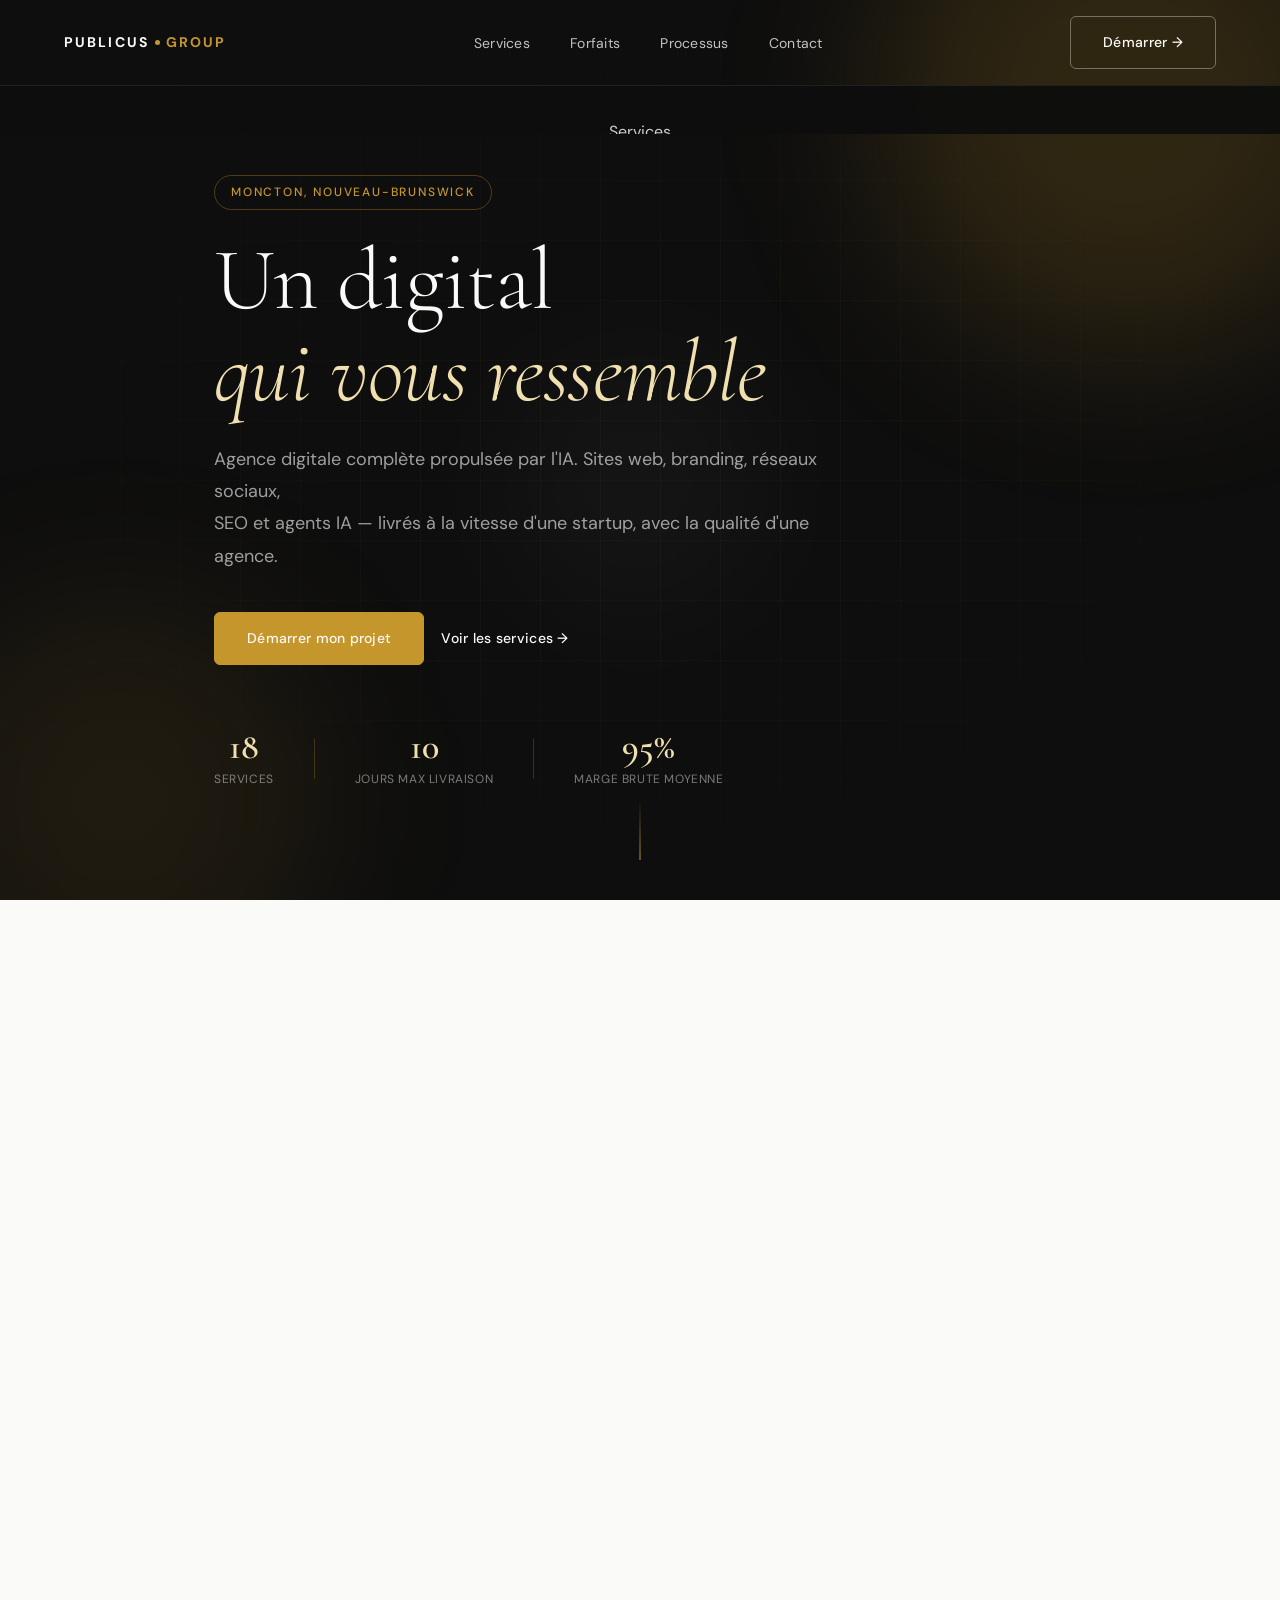
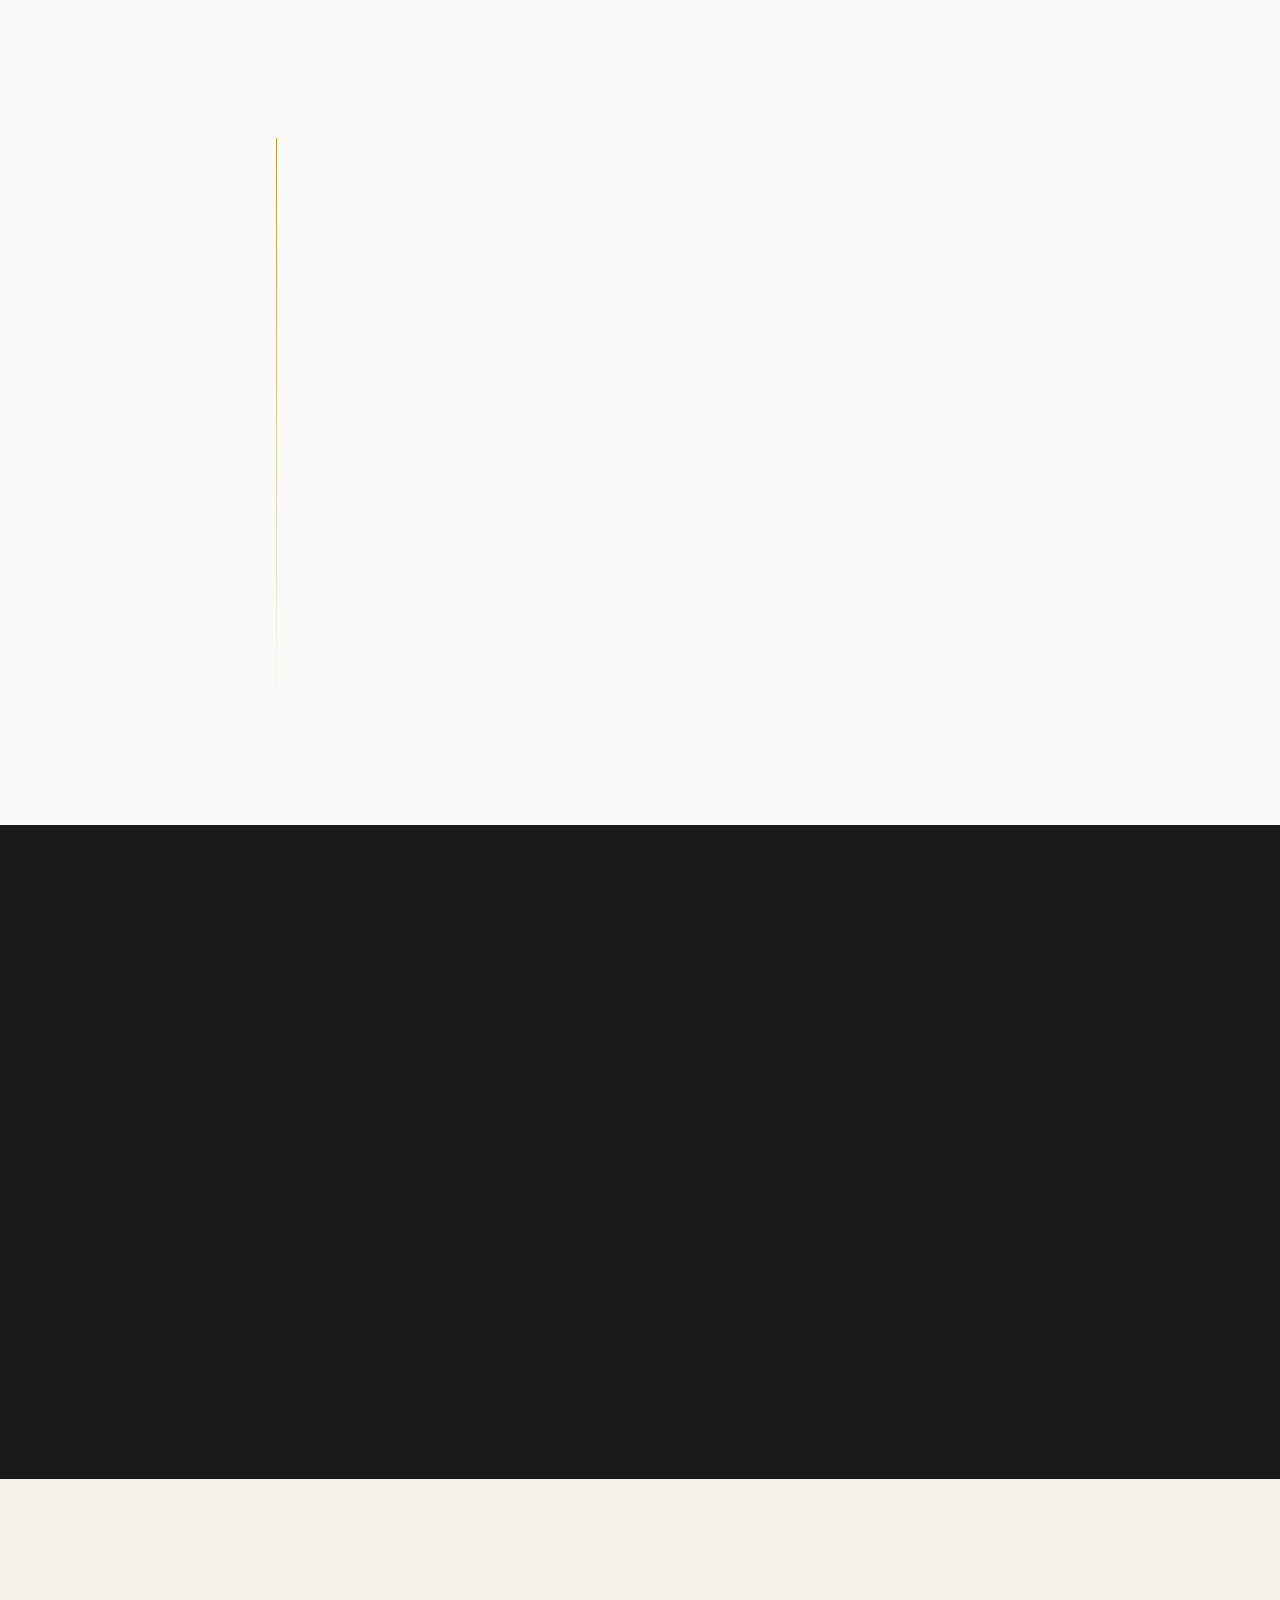
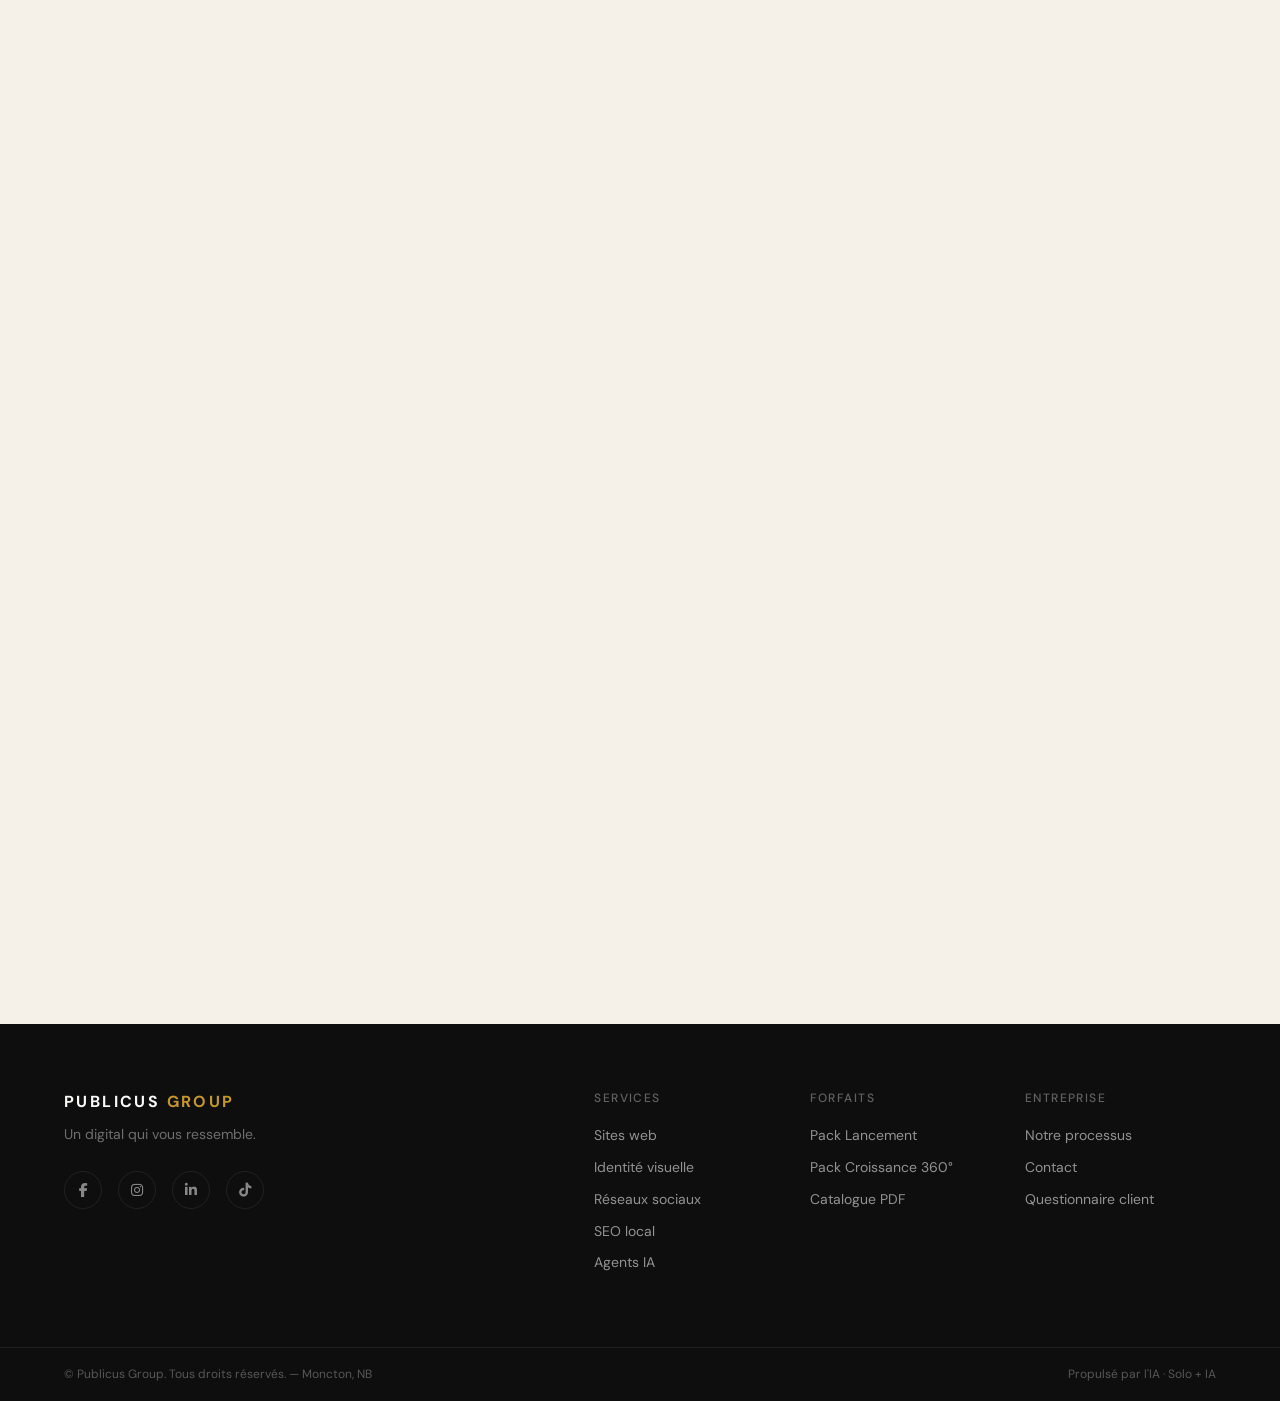
==== commit 5d4545c1: "Mis a jour 3" ====
--- a/index.html
+++ b/index.html
@@ -124,8 +124,7 @@
     <!-- ══════════════════════════════════════
          SERVICES
     ══════════════════════════════════════ -->
-    <section class="section services" id="services" aria-labelledby="services-title">
-      <div class="container">
+    
         <div class="section__header reveal">
           
           <h2 class="section__title" id="services-title">5 catégories,<br /><em>18 services</em></h2>
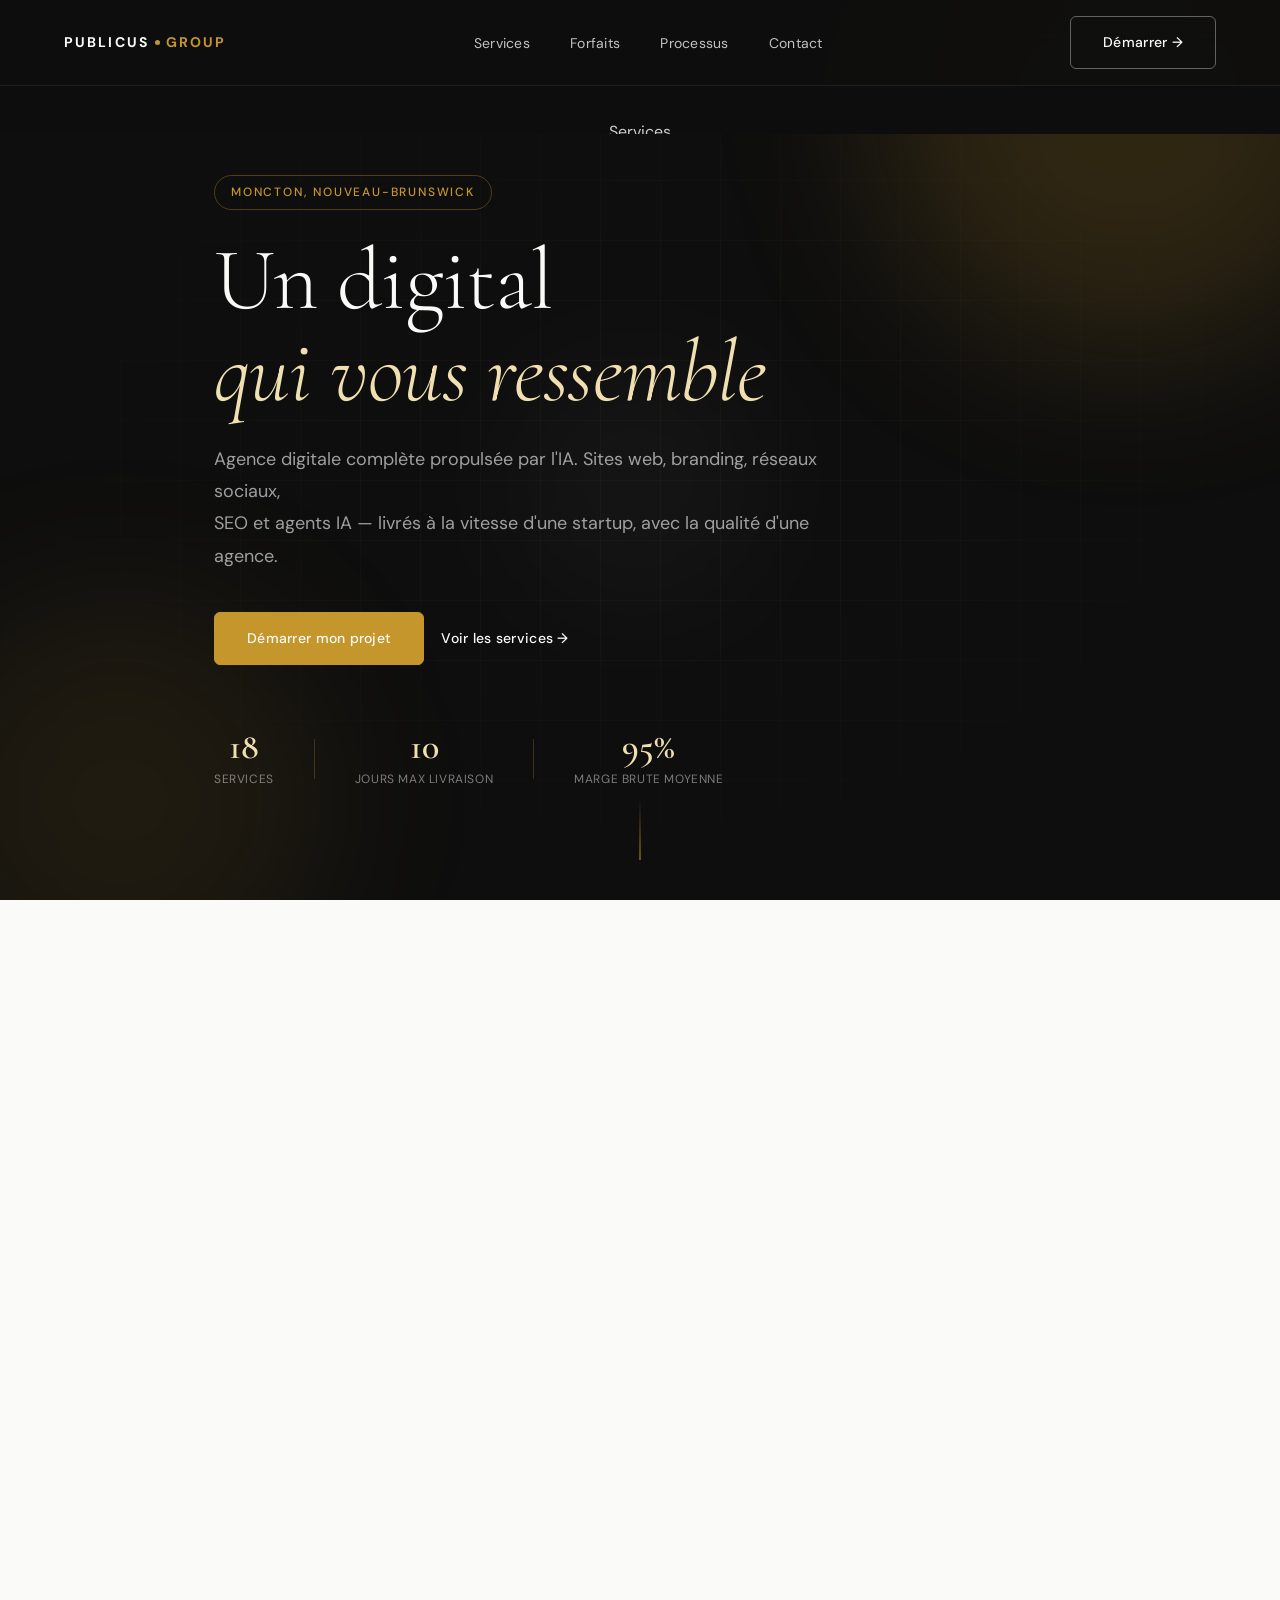
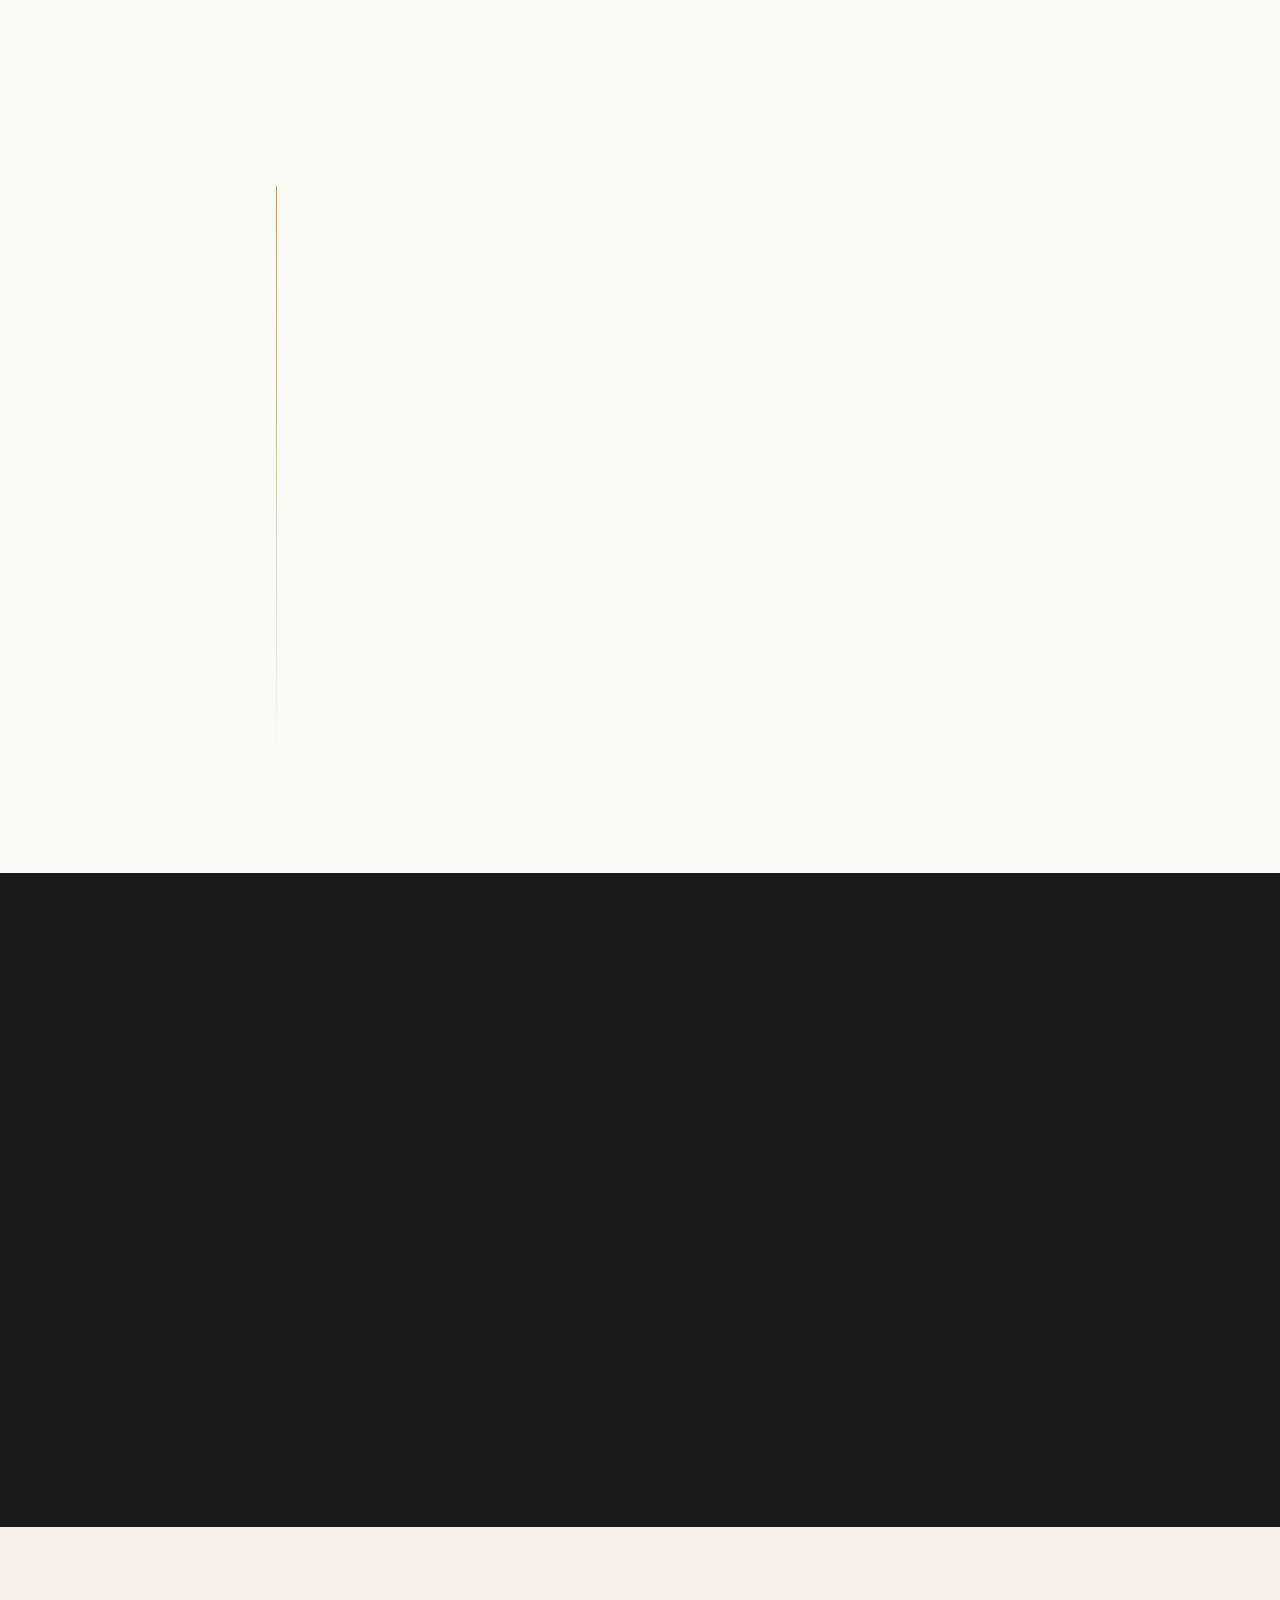
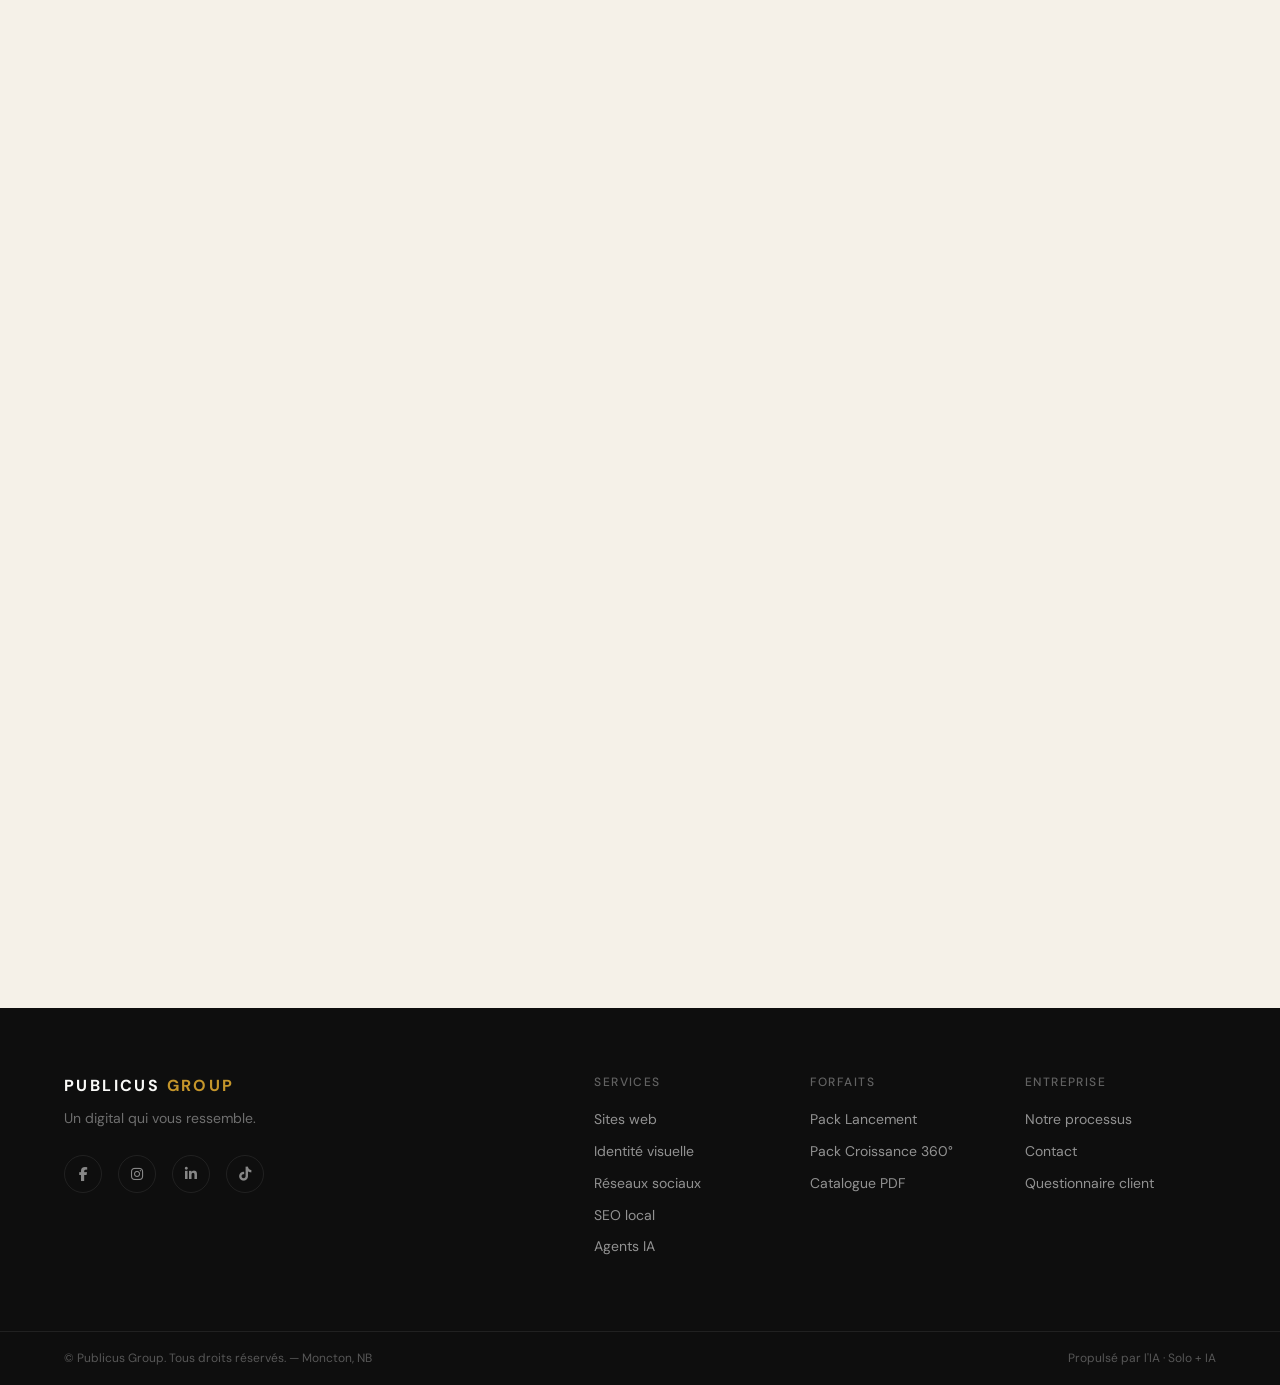
==== commit 11c2920d: "Fix header fond permanent" ====
--- a/index.html
+++ b/index.html
@@ -124,7 +124,8 @@
     <!-- ══════════════════════════════════════
          SERVICES
     ══════════════════════════════════════ -->
-    
+    <section class="section services" id="services" aria-labelledby="services-title">
+      <div class="container">
         <div class="section__header reveal">
           
           <h2 class="section__title" id="services-title">5 catégories,<br /><em>18 services</em></h2>
--- a/style.css
+++ b/style.css
@@ -222,6 +222,9 @@
    HEADER / NAV
 ═══════════════════════════════════════════════════ */
 .header {
+  background: rgba(14, 14, 14, 0.95);
+  backdrop-filter: blur(20px);
+  -webkit-backdrop-filter: blur(20px);
   position: fixed;
   top: 0;
   left: 0;
@@ -512,7 +515,10 @@
 ═══════════════════════════════════════════════════ */
 .section { padding: var(--space-2xl) 0; }
 
-.section__header {
+.section_.header {
+  background: rgba(14, 14, 14, 0.95);
+  backdrop-filter: blur(20px);
+  -webkit-backdrop-filter: blur(20px);
   text-align: center;
   max-width: 680px;
   margin: 0 auto var(--space-xl);
